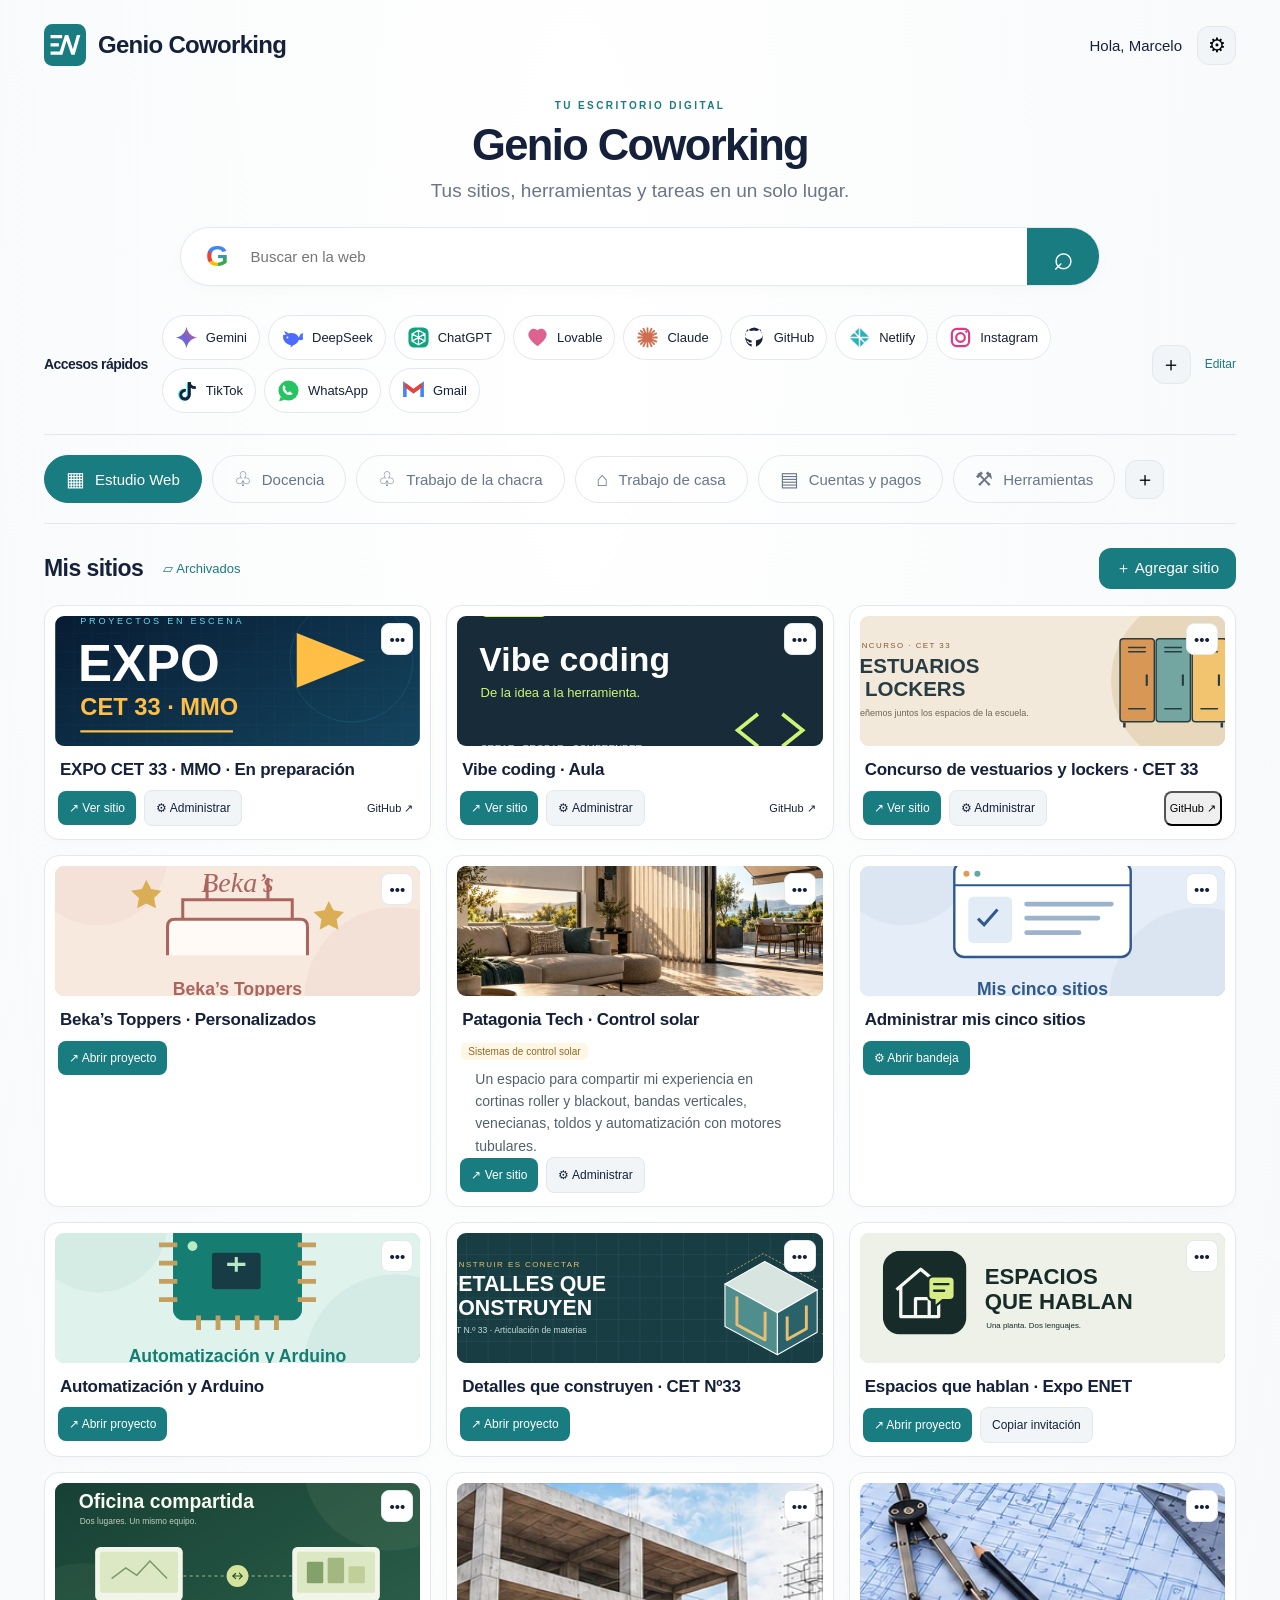
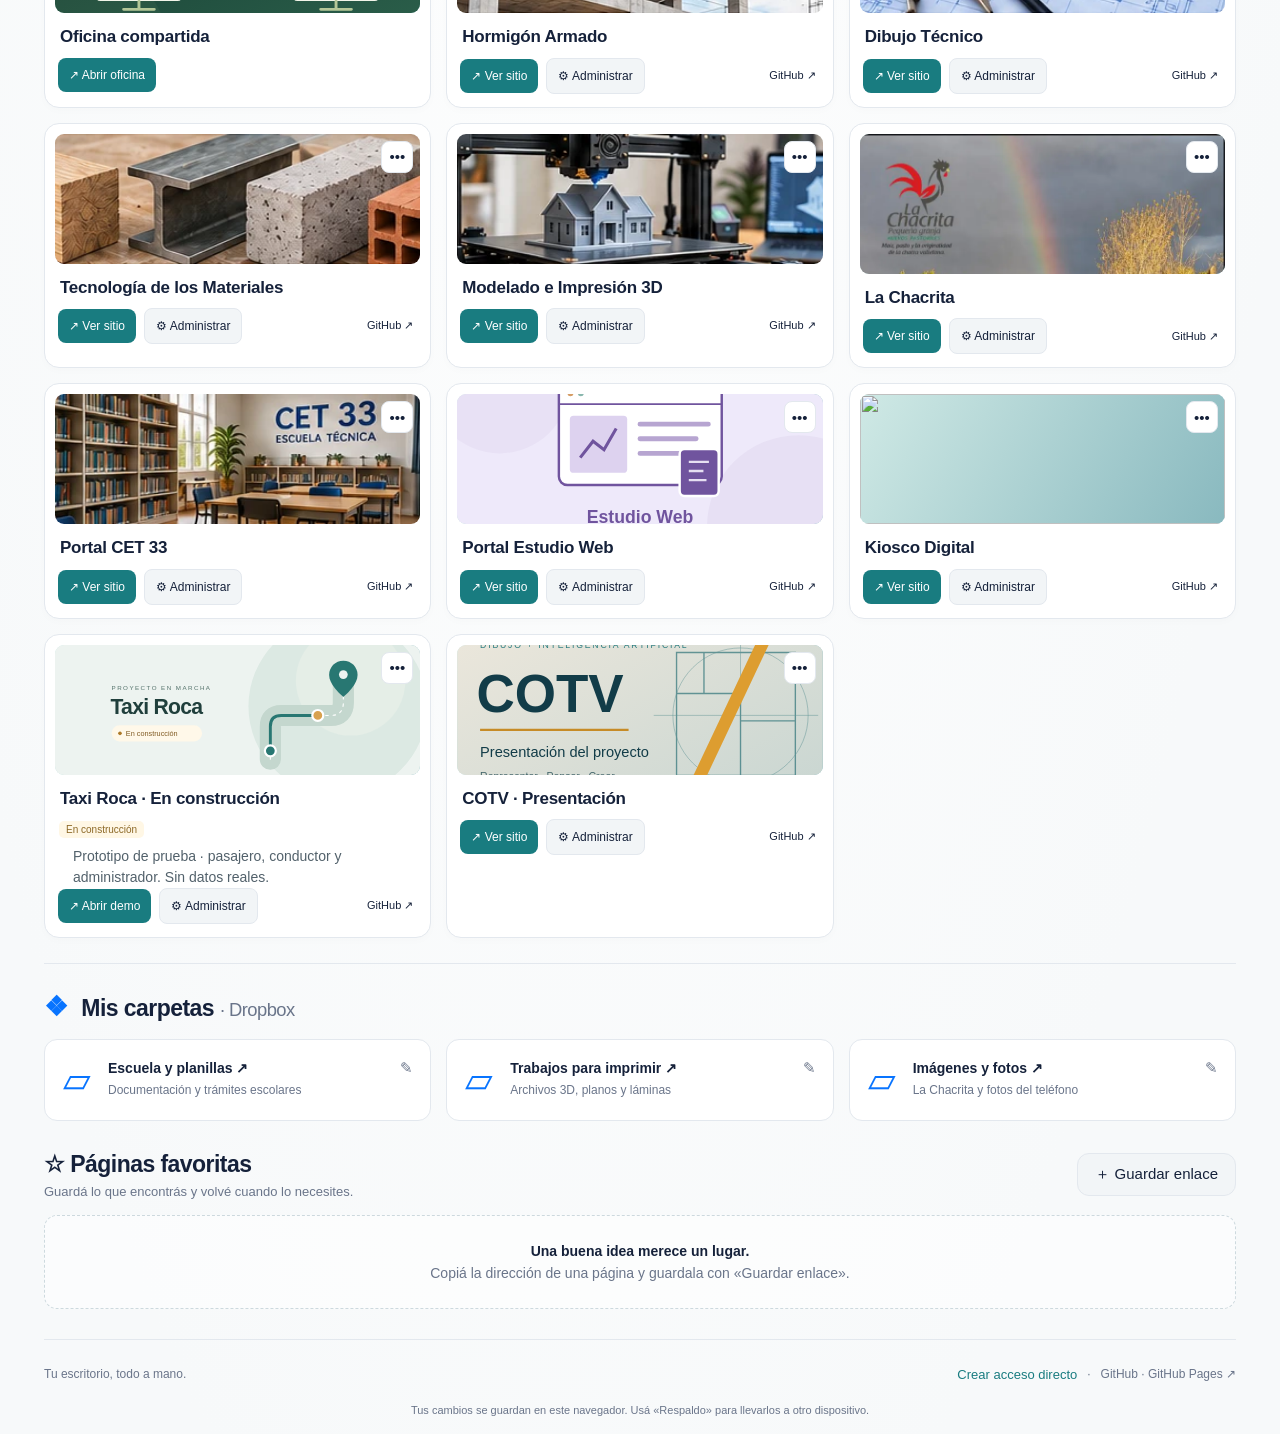
==== index.html @ 98323f3d "Actualizar escritorio con portadas individuales" ====
<!doctype html>
<html lang="es-AR"><head><meta charset="utf-8"><meta name="viewport" content="width=device-width,initial-scale=1"><meta name="theme-color" content="#187d80"><meta name="description" content="Genio Coworking: tus sitios, herramientas, carpetas y favoritos."><title>Genio Coworking · Tu escritorio digital</title><link rel="icon" href="assets/icon.svg?v=3" type="image/svg+xml"><link rel="apple-touch-icon" href="assets/icon-192.png?v=3"><link rel="manifest" href="manifest.webmanifest"><link rel="stylesheet" href="style.css"><script src="app.js?v=unique-covers-20261102" defer></script></head>
<body><a class="skip" href="#main">Ir al contenido</a><div class="shell"><header class="topbar"><a class="brand" href="./"><img src="assets/icon.svg?v=3" alt="" width="42" height="42">Genio Coworking</a><div class="greeting"><span>Hola, Marcelo</span><button id="settings" class="icon-button" aria-label="Configuración y respaldo" title="Configuración y respaldo">⚙</button></div></header>
<main id="main"><section class="hero"><span class="eyebrow">TU ESCRITORIO DIGITAL</span><h1>Genio Coworking</h1><p>Tus sitios, herramientas y tareas en un solo lugar.</p><form class="search" action="https://www.google.com/search" target="_blank" rel="noopener"><span class="google" aria-hidden="true">G</span><label class="sr-only" for="query">Buscar en Google</label><input id="query" name="q" type="search" placeholder="Buscar en la web" required autocomplete="off"><button class="search-button" aria-label="Buscar en Google">⌕</button></form></section>
<section class="quick-section" aria-labelledby="quick-title"><h2 id="quick-title">Accesos rápidos</h2><div id="quick" class="quick"></div><button class="icon-button" data-add="tool" aria-label="Agregar herramienta">＋</button><button class="text-button small" id="edit-tools">Editar</button></section>
<nav id="categories" class="categories" aria-label="Categorías"></nav>
<section class="sites-section"><div class="section-head"><div class="head-left"><h2 id="sites-title">Mis sitios</h2><button id="archive-toggle" class="text-button">▱ Archivados</button></div><button class="primary" data-add="site">＋ Agregar sitio</button></div><div id="sites" class="site-grid"></div></section>
<section class="folders-section"><div class="section-head"><h2><span class="dropbox-mark">❖</span> Mis carpetas <span class="muted">· Dropbox</span></h2></div><div id="folders" class="folder-grid"></div></section>
<section class="favorites-section"><div class="section-head"><div><h2>☆ Páginas favoritas</h2><p class="section-description">Guardá lo que encontrás y volvé cuando lo necesites.</p></div><button class="secondary" data-add="favorite">＋ Guardar enlace</button></div><div id="favorites" class="favorite-grid"></div></section>
</main><footer><span>Tu escritorio, todo a mano.</span><div><button id="install" class="text-button">Crear acceso directo</button><span>·</span><a href="https://github.com/patagoniatec-ux/icono-web" target="_blank" rel="noopener noreferrer">GitHub · GitHub Pages ↗</a></div></footer><p class="storage-note" id="storage-note">Tus cambios se guardan en este navegador. Usá «Respaldo» para llevarlos a otro dispositivo.</p></div>
<dialog id="editor"><form id="edit-form"><div class="dialog-head"><h2 id="editor-title">Agregar acceso</h2><button type="button" class="icon-button" data-close aria-label="Cerrar">×</button></div><input name="id" type="hidden"><input name="kind" type="hidden"><label>Nombre<input name="name" required maxlength="90" placeholder="Nombre del acceso"></label><label id="category-field">Categoría<select name="category"></select></label><label>Enlace<input name="url" type="url" placeholder="https://..." maxlength="2000"></label><div id="site-fields"><label>Administración<input name="admin" type="url" placeholder="https://..." maxlength="2000"></label><label>Repositorio GitHub<input name="repo" type="url" placeholder="https://github.com/..." maxlength="2000"></label><label>Imagen de portada<select name="image"><option value="concrete">Hormigón</option><option value="cad">Dibujo Técnico y CAD · plano y maqueta</option><option value="drawing">Dibujo técnico</option><option value="materials">Materiales</option><option value="printing">Impresión 3D</option><option value="farm-real">La Chacrita · foto real y logo</option><option value="farm">La chacra</option><option value="school">Escuela</option><option value="library">Biblioteca digital · mundo y libros</option><option value="studio">Estudio Web · diseño web y 3D</option><option value="taxi">Taxi Roca · recorridos y conexiones</option><option value="generic">Otro proyecto</option></select></label><img id="image-preview" src="assets/generic.webp" alt="Vista previa de la portada" style="width:100%;height:130px;object-fit:cover;border-radius:9px"><label>O cargar una foto propia<input name="imageFile" type="file" accept="image/jpeg,image/png,image/webp"></label><input name="imageData" type="hidden"><label>O pegar el enlace de una imagen<input name="imageUrl" type="url" placeholder="https://..." maxlength="2000"></label><p class="form-hint">Tu foto se guarda con la tarjeta y se incluye en el respaldo. Para volver a una portada del catálogo, elegila arriba.</p></div><label id="description-field">Descripción<input name="description" maxlength="160"></label><p class="form-hint">Podés dejar un enlace pendiente y completarlo después. Se permiten direcciones https:// o http://.</p><p id="form-error" role="alert"></p><div class="dialog-actions"><button type="button" class="secondary" data-close>Cancelar</button><button class="primary">Guardar</button></div></form></dialog>
<dialog id="preferences"><div class="dialog-head"><h2>Tu escritorio</h2><button class="icon-button" data-close aria-label="Cerrar">×</button></div><section><h3>Respaldo y traslado</h3><p>Los cambios se guardan en este navegador, no se sincronizan automáticamente. Descargá un respaldo para conservarlos o importarlo en tu celular.</p><button id="export" class="primary">Descargar respaldo</button><label class="file-button secondary">Importar respaldo<input id="import" type="file" accept="application/json,.json"></label></section><section><h3>Categorías</h3><div id="category-manager"></div><button id="new-category" class="secondary">＋ Agregar categoría</button></section><section><h3>Accesos rápidos</h3><div id="tool-manager"></div><button class="secondary" data-add="tool">＋ Agregar herramienta</button></section></dialog>
<dialog id="shortcut-help"><div class="dialog-head"><h2>Genio Coworking a mano</h2><button class="icon-button" data-close aria-label="Cerrar">×</button></div><h3>En tu computadora</h3><p>En Windows, hacé clic derecho en el escritorio → Nuevo → Acceso directo. Pegá esta dirección y poné el nombre «Genio Coworking».</p><input id="page-url" readonly aria-label="Dirección del sitio"><button class="secondary" id="copy-url">Copiar dirección</button><h3>En el celular</h3><p>En Android, abrí el sitio en Chrome → menú ⋮ → Agregar a pantalla principal o Instalar aplicación. En iPhone: Safari → Compartir → Agregar a pantalla de inicio.</p><button id="install-app" class="primary" hidden>Instalar Genio Coworking</button></dialog>
<dialog id="admin-guide"><div class="dialog-head"><h2 id="admin-guide-title">Cómo administrar</h2><button class="icon-button" data-close aria-label="Cerrar">×</button></div><div id="admin-guide-content"></div></dialog><dialog id="confirm-dialog"><form method="dialog"><h2 id="confirm-title">Confirmar</h2><p id="confirm-message"></p><div class="dialog-actions"><button value="cancel" class="secondary">Cancelar</button><button value="ok" class="primary">Confirmar</button></div></form></dialog><div id="toast" role="status" aria-live="polite"></div></body></html>
---- style.css ----
:root{--ink:#15213a;--muted:#6a758a;--teal:#197c80;--teal-dark:#126266;--line:#e3e8ee;--soft:#f2f5f7;--blue:#0874ff}*{box-sizing:border-box}body{margin:0;background:radial-gradient(ellipse at 45% 10%,#fff 0,#f7f9fa 80%);color:var(--ink);font-family:Inter,"Segoe UI",Arial,sans-serif;font-size:15px}button,input,select{font:inherit}button,a,input,select{-webkit-tap-highlight-color:transparent}button{cursor:pointer}button:focus-visible,a:focus-visible,input:focus-visible,select:focus-visible{outline:3px solid #47bfc3;outline-offset:3px}a{color:inherit;text-decoration:none}h1,h2,h3,p{margin:0}.shell{max-width:1500px;margin:auto;padding:24px 44px 18px}.topbar,.brand,.greeting,.section-head,.head-left,.dialog-head,.dialog-actions,footer,footer>div{display:flex;align-items:center}.topbar,.section-head,.dialog-head,footer{justify-content:space-between}.brand{gap:12px;font-size:24px;font-weight:750;letter-spacing:-.7px}.greeting{gap:15px}.hero{text-align:center;padding:29px 0 25px}.eyebrow{font-size:10px;letter-spacing:2.4px;color:var(--teal);font-weight:700}h1{font-size:clamp(30px,3.4vw,48px);line-height:1.15;letter-spacing:-1.6px;margin:8px 0 10px}.hero>p{font-size:19px;color:var(--muted)}.search{display:flex;align-items:center;max-width:920px;margin:25px auto 0;background:white;border:1px solid var(--line);border-radius:40px;box-shadow:0 4px 15px #15213a06;padding-left:25px;overflow:hidden;height:59px}.google{font-size:29px;font-weight:800;background:conic-gradient(#4285f4 0deg 95deg,#34a853 95deg 175deg,#fbbc05 175deg 235deg,#ea4335 235deg 300deg,#4285f4 300deg);color:transparent;background-clip:text}.search input{border:0;background:transparent;min-width:0;flex:1;padding:18px 22px;outline:none}.search-button{border:0;background:var(--teal);color:#fff;width:72px;height:100%;font-size:35px}.quick-section{display:flex;align-items:center;gap:14px;padding:4px 0 21px;border-bottom:1px solid var(--line)}.quick-section h2{font-size:14px;white-space:nowrap}.quick{display:flex;flex:1;gap:8px;flex-wrap:wrap}.tool{border:1px solid var(--line);border-radius:28px;background:#fff;display:flex;align-items:center;gap:8px;padding:10px 12px;font-size:13px;transition:transform .15s,box-shadow .15s}.tool:hover{transform:translateY(-2px);box-shadow:0 4px 12px #15213a0c}.tool img{width:22px;height:22px;object-fit:contain}.tool-icon{display:grid;place-items:center;width:23px;height:23px;border-radius:7px;background:var(--soft);font-weight:800;color:var(--teal)}.categories{display:flex;gap:10px;align-items:center;padding:20px 0;border-bottom:1px solid var(--line);overflow-x:auto}.category{flex-shrink:0;padding:11px 21px;border-radius:25px;border:1px solid var(--line);background:transparent;color:var(--muted);display:flex;align-items:center;gap:10px}.category.active{background:var(--teal);border-color:var(--teal);color:white}.category span{font-size:20px}.section-head{gap:12px;margin:24px 0 16px}h2{font-size:23px;letter-spacing:-.55px}.head-left{gap:20px}.primary,.secondary,.icon-button,.text-button{border:0;border-radius:12px;display:inline-flex;align-items:center;justify-content:center;gap:7px;padding:11px 17px;white-space:nowrap}.primary{background:var(--teal);color:white}.primary:hover,.search-button:hover{background:var(--teal-dark)}.secondary{background:var(--soft);border:1px solid var(--line);color:var(--ink)}.secondary:hover{background:#e7edef}.icon-button{background:var(--soft);border:1px solid var(--line);font-size:20px;width:39px;height:39px;padding:0;flex-shrink:0}.text-button{color:var(--teal);background:transparent;padding:6px 0;font-size:13px}.small{font-size:12px}.site-grid{display:grid;grid-template-columns:repeat(3,minmax(0,1fr));gap:15px}.site-card{position:relative;border:1px solid var(--line);background:#fff;border-radius:15px;padding:10px;box-shadow:0 3px 9px #15213a04;transition:box-shadow .2s,transform .2s}.site-card:hover{box-shadow:0 7px 20px #15213a0d;transform:translateY(-2px)}.cover{width:100%;height:130px;object-fit:cover;border-radius:9px;background:linear-gradient(120deg,#cfe9e5,#89b9bf)}.site-card h3{font-size:17px;letter-spacing:-.25px;margin:10px 5px;line-height:1.25}.card-actions{display:flex;gap:8px;align-items:center;padding:0 3px 3px}.card-actions a,.card-actions button{font-size:12px;padding:10px 11px;border-radius:8px}.card-actions .repo{margin-left:auto;font-size:11px;padding:9px 4px}.pending{font-size:10px;color:#8d6927;background:#fff7e5;padding:3px 7px;border-radius:5px;display:inline-block;margin:0 4px 8px}.card-menu{position:absolute;right:17px;top:17px;z-index:2}.card-menu summary{list-style:none;width:32px;height:32px;display:grid;place-items:center;border:1px solid var(--line);background:#fff;border-radius:8px;cursor:pointer}.card-menu summary::-webkit-details-marker{display:none}.menu{position:absolute;right:0;top:38px;min-width:152px;padding:7px;background:white;box-shadow:0 8px 28px #18213926;border:1px solid var(--line);border-radius:10px}.menu button{display:block;border:0;background:transparent;padding:10px;width:100%;text-align:left;color:var(--ink);border-radius:6px}.menu button:hover{background:var(--soft)}.menu button.danger{color:#b63b3b}.folders-section{margin-top:25px;padding-top:3px;border-top:1px solid var(--line)}.dropbox-mark{color:var(--blue);margin-right:8px;font-size:27px}.muted{color:var(--muted);font-weight:400;font-size:.8em}.folder-grid{display:grid;grid-template-columns:repeat(3,minmax(0,1fr));gap:15px}.folder{position:relative;display:flex;align-items:center;gap:17px;border:1px solid var(--line);padding:19px 43px 19px 18px;background:white;border-radius:13px}.folder .folder-symbol{color:var(--blue);font-size:36px}.folder h3{font-size:14px;margin-bottom:5px}.folder p{color:var(--muted);font-size:12px;line-height:1.5}.folder button{position:absolute;right:9px;top:11px;border:0;background:transparent;color:var(--muted);padding:8px}.folder-link{display:block}.folder-link:hover h3{color:var(--teal)}.favorites-section{padding-top:6px}.section-description{color:var(--muted);font-size:13px;margin-top:6px}.favorite-grid{display:grid;grid-template-columns:repeat(3,minmax(0,1fr));gap:12px}.favorite{display:flex;align-items:center;gap:12px;border:1px solid var(--line);border-radius:12px;padding:15px;background:white;min-width:0}.favorite>a{flex:1;min-width:0}.favorite strong{display:block;font-size:14px}.favorite small{display:block;color:var(--muted);white-space:nowrap;overflow:hidden;text-overflow:ellipsis;margin-top:5px}.favorite button{background:transparent;border:0;color:var(--muted);padding:8px}.empty{grid-column:1/-1;border:1px dashed #cdd9de;background:#ffffff80;border-radius:13px;text-align:center;padding:27px;color:var(--muted);font-size:14px}.empty strong{display:block;color:var(--ink);margin-bottom:6px}footer{margin-top:30px;padding-top:21px;border-top:1px solid var(--line);color:var(--muted);font-size:12px;gap:15px}footer>div{gap:10px}.storage-note{font-size:11px;color:var(--muted);margin-top:16px;text-align:center}dialog{border:1px solid var(--line);padding:25px;border-radius:20px;max-width:530px;width:calc(100% - 30px);max-height:90dvh;color:var(--ink);box-shadow:0 25px 80px #15213a26}dialog::backdrop{background:#17223865;backdrop-filter:blur(4px)}.dialog-head{gap:10px;margin-bottom:20px}dialog h2{font-size:22px}dialog h3{font-size:16px;margin:15px 0 10px}dialog p{color:var(--muted);line-height:1.65;font-size:13px;margin-bottom:15px}label{display:block;font-size:13px;font-weight:600;margin:13px 0}label input,label select,#page-url{display:block;width:100%;border:1px solid #cfd8e0;border-radius:9px;padding:11px 12px;margin-top:7px;background:white;color:var(--ink)}.dialog-actions{justify-content:flex-end;gap:9px;margin-top:22px}.form-hint{font-size:12px!important;margin-top:15px}#form-error{color:#b63b3b}.file-button{display:inline-flex;position:relative;overflow:hidden}.file-button input{position:absolute;inset:0;opacity:0;cursor:pointer;width:100%;margin:0}#preferences section+section{border-top:1px solid var(--line);padding-top:10px;margin-top:20px}.manager-row{display:flex;gap:7px;align-items:center;margin-bottom:8px}.manager-row>span{flex:1;font-size:14px}.manager-row button{border:0;background:var(--soft);padding:7px;border-radius:6px;font-size:12px}#toast{position:fixed;bottom:22px;left:50%;transform:translateX(-50%);background:var(--ink);color:#fff;border-radius:12px;padding:13px 20px;max-width:90%;box-shadow:0 5px 25px #0002;z-index:20;display:none}.skip{position:absolute;top:-70px;background:white;padding:12px;z-index:30}.skip:focus{top:10px}.sr-only{position:absolute;width:1px;height:1px;overflow:hidden;clip:rect(0,0,0,0)}[hidden]{display:none!important}@media(max-width:1150px){.shell{padding:20px 24px}.quick-section{flex-wrap:wrap}.quick{flex-basis:85%}.card-actions{gap:5px}.card-actions a,.card-actions button{padding:10px 7px}.categories{gap:7px}.category{padding:10px 14px}}@media(max-width:850px){.site-grid{grid-template-columns:repeat(2,minmax(0,1fr))}.folder-grid{grid-template-columns:1fr}.favorite-grid{grid-template-columns:repeat(2,minmax(0,1fr))}.hero>p{font-size:16px}.folders-section h2{font-size:21px}.quick-section h2{width:100%}.quick{flex-basis:70%}.cover{height:135px}}@media(max-width:540px){.shell{padding:17px 16px}.brand{font-size:20px;gap:7px}.brand img{width:35px;height:35px}.greeting{gap:7px;font-size:12px}.hero{padding:29px 0 22px}h1{font-size:32px}.hero>p{font-size:15px;line-height:1.5;max-width:280px;margin:auto}.search{margin-top:20px;height:53px;padding-left:17px}.search input{padding:13px; font-size:14px}.search-button{width:55px}.quick{gap:7px}.tool{padding:9px 10px;font-size:12px}.categories{margin-right:-16px;padding-right:16px}.category{font-size:12px;padding:9px 13px}.section-head{align-items:flex-start}h2{font-size:22px}.head-left{gap:8px;flex-wrap:wrap}.section-head>.primary,.section-head>.secondary{font-size:12px;padding:10px 12px}.site-grid{grid-template-columns:1fr}.cover{height:155px}.site-card h3{font-size:18px}.card-actions a,.card-actions button{font-size:13px;padding:11px 15px}.card-actions .repo{font-size:12px}.favorite-grid{grid-template-columns:1fr}.favorites-section .section-head{flex-wrap:wrap}footer{align-items:flex-start;flex-direction:column}.folder-grid{gap:9px}.section-description{max-width:245px;line-height:1.5}.storage-note{line-height:1.6}.dialog-head h2{font-size:20px}}

.cover.farm-real{height:auto;aspect-ratio:2.6;object-fit:cover;object-position:center top;}
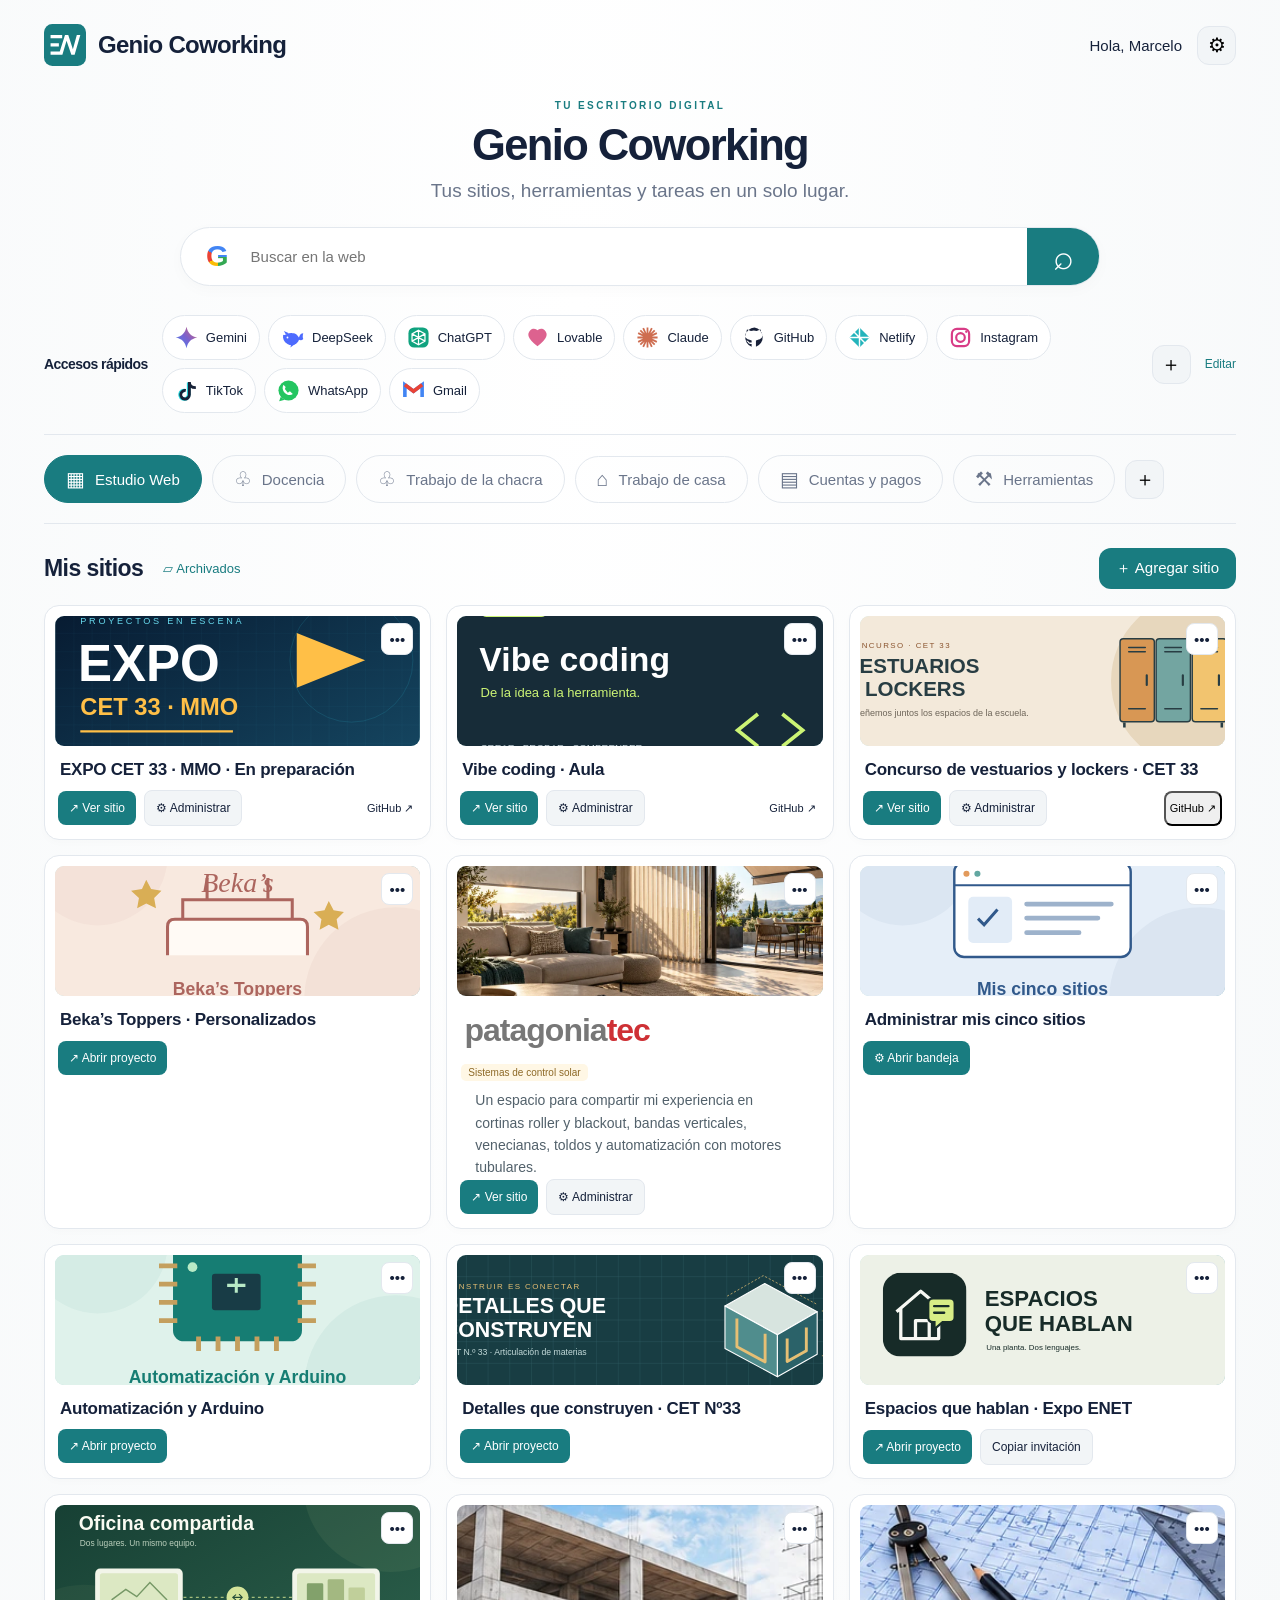
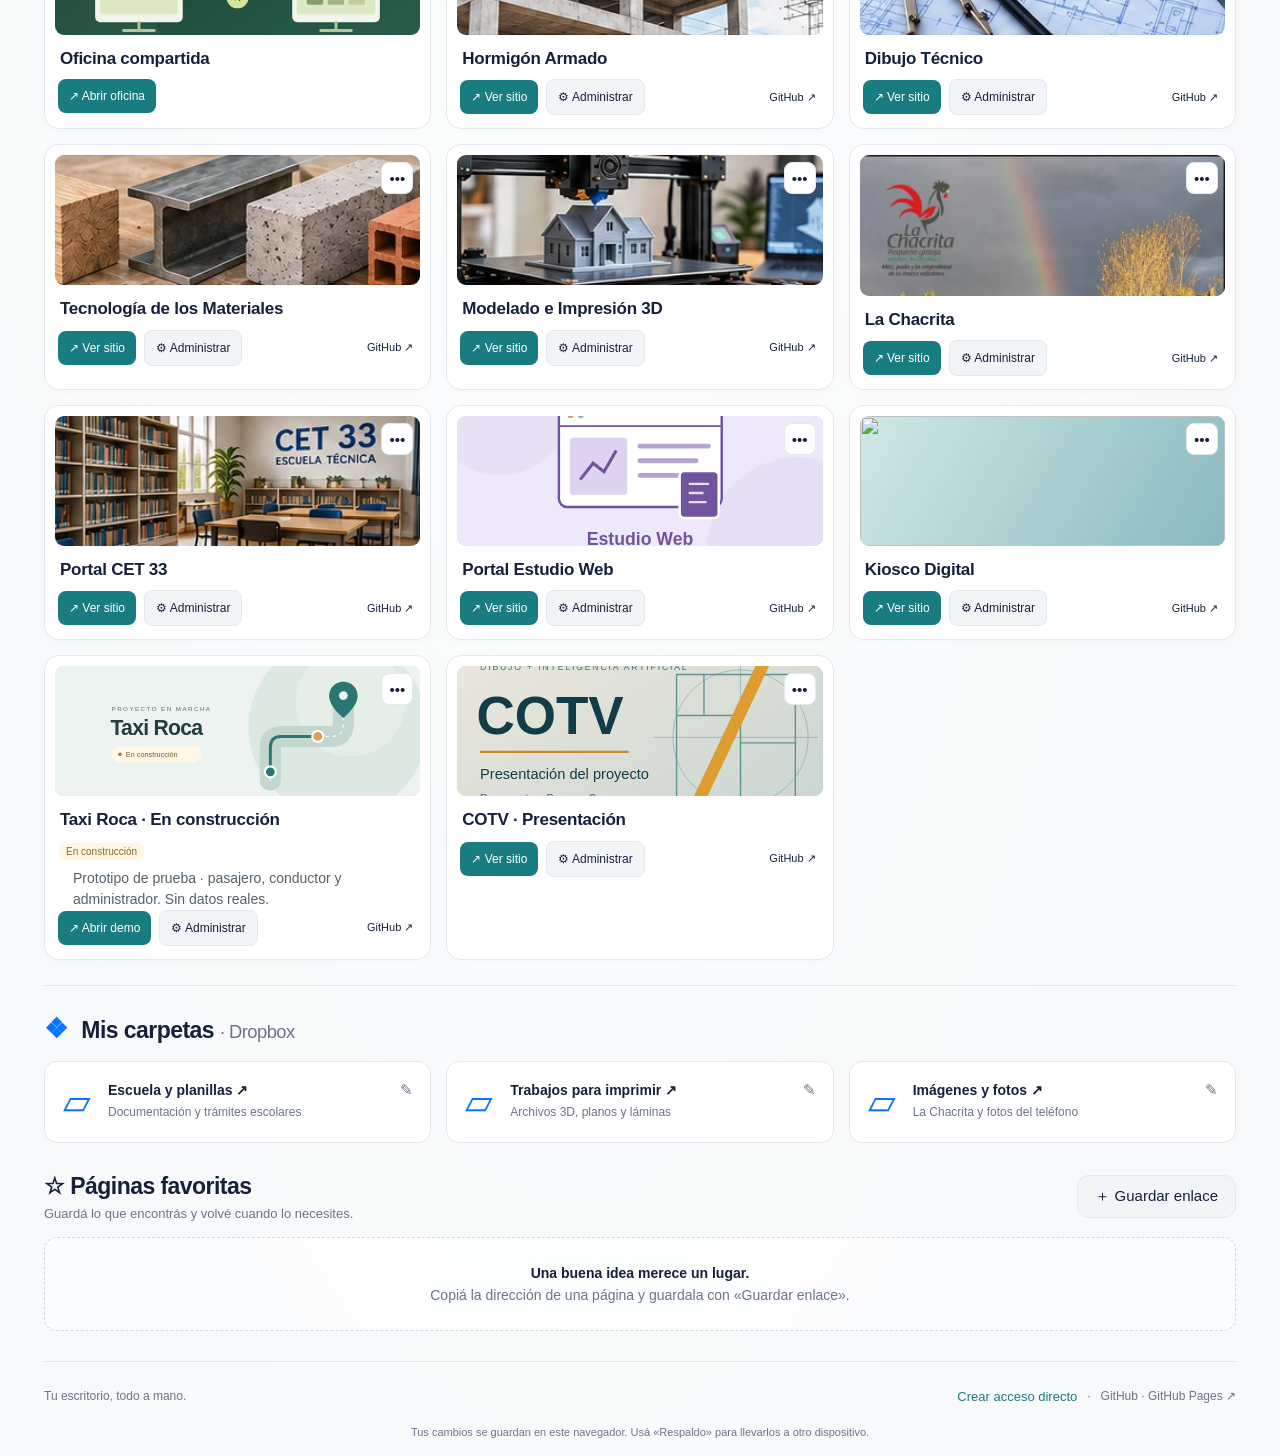
==== commit 429ce684: "Renovar versión del escritorio con logo patagoniatec" ====
--- a/index.html
+++ b/index.html
@@ -1,5 +1,5 @@
 <!doctype html>
-<html lang="es-AR"><head><meta charset="utf-8"><meta name="viewport" content="width=device-width,initial-scale=1"><meta name="theme-color" content="#187d80"><meta name="description" content="Genio Coworking: tus sitios, herramientas, carpetas y favoritos."><title>Genio Coworking · Tu escritorio digital</title><link rel="icon" href="assets/icon.svg?v=3" type="image/svg+xml"><link rel="apple-touch-icon" href="assets/icon-192.png?v=3"><link rel="manifest" href="manifest.webmanifest"><link rel="stylesheet" href="style.css"><script src="app.js?v=unique-covers-20261102" defer></script></head>
+<html lang="es-AR"><head><meta charset="utf-8"><meta name="viewport" content="width=device-width,initial-scale=1"><meta name="theme-color" content="#187d80"><meta name="description" content="Genio Coworking: tus sitios, herramientas, carpetas y favoritos."><title>Genio Coworking · Tu escritorio digital</title><link rel="icon" href="assets/icon.svg?v=3" type="image/svg+xml"><link rel="apple-touch-icon" href="assets/icon-192.png?v=3"><link rel="manifest" href="manifest.webmanifest"><link rel="stylesheet" href="style.css"><script src="app.js?v=patagoniatec-brand-3" defer></script></head>
 <body><a class="skip" href="#main">Ir al contenido</a><div class="shell"><header class="topbar"><a class="brand" href="./"><img src="assets/icon.svg?v=3" alt="" width="42" height="42">Genio Coworking</a><div class="greeting"><span>Hola, Marcelo</span><button id="settings" class="icon-button" aria-label="Configuración y respaldo" title="Configuración y respaldo">⚙</button></div></header>
 <main id="main"><section class="hero"><span class="eyebrow">TU ESCRITORIO DIGITAL</span><h1>Genio Coworking</h1><p>Tus sitios, herramientas y tareas en un solo lugar.</p><form class="search" action="https://www.google.com/search" target="_blank" rel="noopener"><span class="google" aria-hidden="true">G</span><label class="sr-only" for="query">Buscar en Google</label><input id="query" name="q" type="search" placeholder="Buscar en la web" required autocomplete="off"><button class="search-button" aria-label="Buscar en Google">⌕</button></form></section>
 <section class="quick-section" aria-labelledby="quick-title"><h2 id="quick-title">Accesos rápidos</h2><div id="quick" class="quick"></div><button class="icon-button" data-add="tool" aria-label="Agregar herramienta">＋</button><button class="text-button small" id="edit-tools">Editar</button></section>
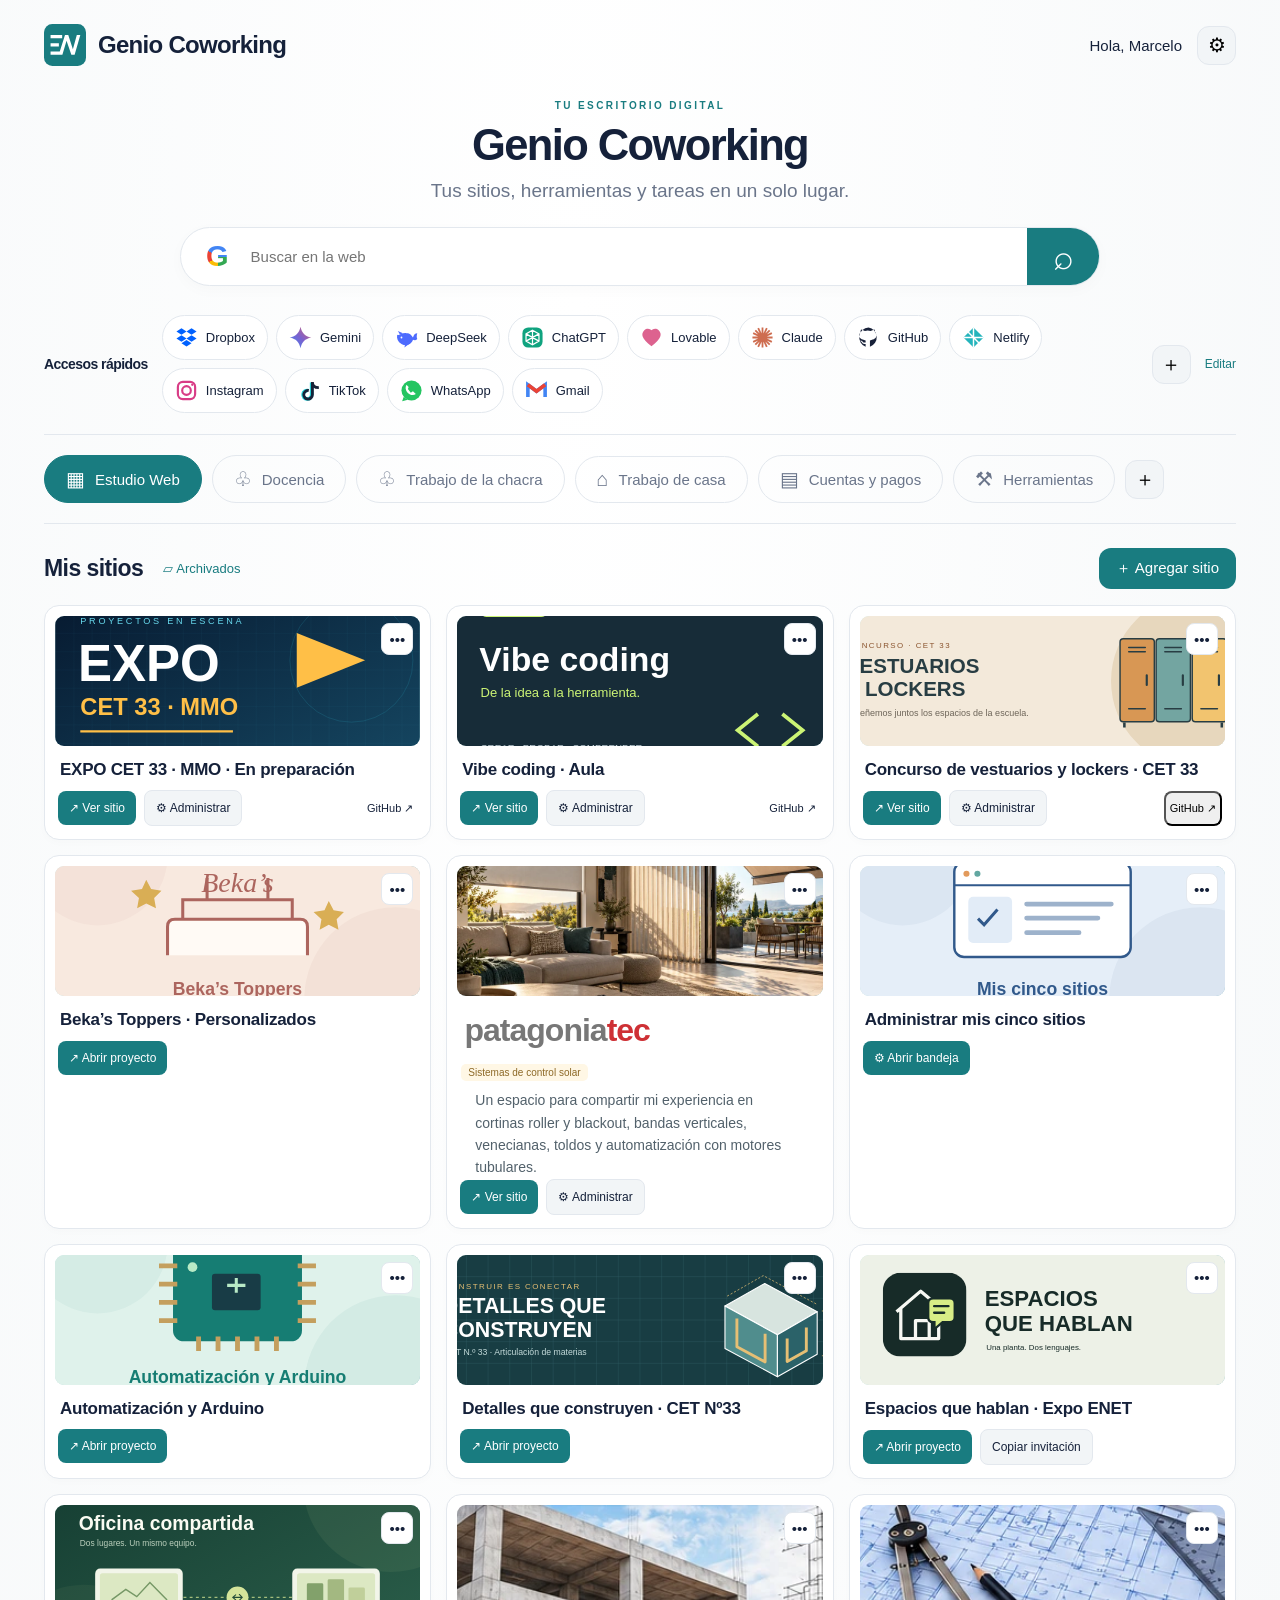
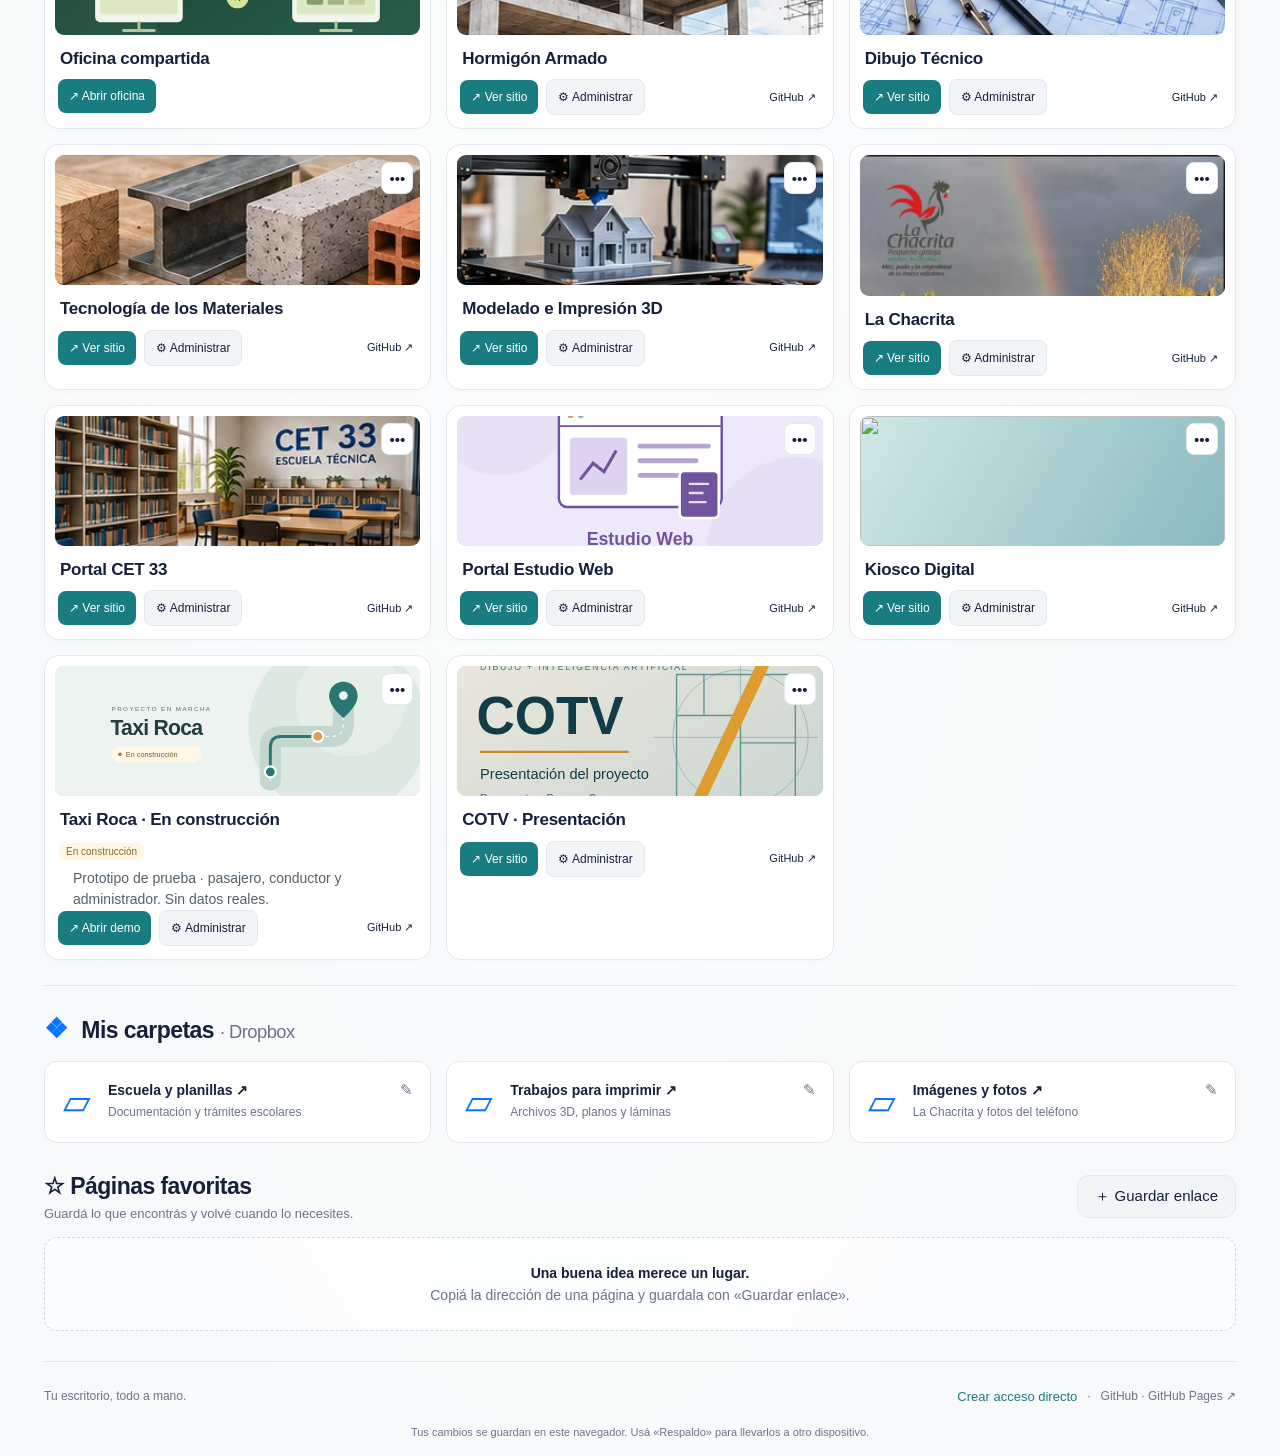
==== commit f7a9b50a: "Refresh desktop script for Dropbox shortcut" ====
--- a/index.html
+++ b/index.html
@@ -1,5 +1,5 @@
 <!doctype html>
-<html lang="es-AR"><head><meta charset="utf-8"><meta name="viewport" content="width=device-width,initial-scale=1"><meta name="theme-color" content="#187d80"><meta name="description" content="Genio Coworking: tus sitios, herramientas, carpetas y favoritos."><title>Genio Coworking · Tu escritorio digital</title><link rel="icon" href="assets/icon.svg?v=3" type="image/svg+xml"><link rel="apple-touch-icon" href="assets/icon-192.png?v=3"><link rel="manifest" href="manifest.webmanifest"><link rel="stylesheet" href="style.css"><script src="app.js?v=patagoniatec-brand-3" defer></script></head>
+<html lang="es-AR"><head><meta charset="utf-8"><meta name="viewport" content="width=device-width,initial-scale=1"><meta name="theme-color" content="#187d80"><meta name="description" content="Genio Coworking: tus sitios, herramientas, carpetas y favoritos."><title>Genio Coworking · Tu escritorio digital</title><link rel="icon" href="assets/icon.svg?v=3" type="image/svg+xml"><link rel="apple-touch-icon" href="assets/icon-192.png?v=3"><link rel="manifest" href="manifest.webmanifest"><link rel="stylesheet" href="style.css"><script src="app.js?v=dropbox-shortcut-1" defer></script></head>
 <body><a class="skip" href="#main">Ir al contenido</a><div class="shell"><header class="topbar"><a class="brand" href="./"><img src="assets/icon.svg?v=3" alt="" width="42" height="42">Genio Coworking</a><div class="greeting"><span>Hola, Marcelo</span><button id="settings" class="icon-button" aria-label="Configuración y respaldo" title="Configuración y respaldo">⚙</button></div></header>
 <main id="main"><section class="hero"><span class="eyebrow">TU ESCRITORIO DIGITAL</span><h1>Genio Coworking</h1><p>Tus sitios, herramientas y tareas en un solo lugar.</p><form class="search" action="https://www.google.com/search" target="_blank" rel="noopener"><span class="google" aria-hidden="true">G</span><label class="sr-only" for="query">Buscar en Google</label><input id="query" name="q" type="search" placeholder="Buscar en la web" required autocomplete="off"><button class="search-button" aria-label="Buscar en Google">⌕</button></form></section>
 <section class="quick-section" aria-labelledby="quick-title"><h2 id="quick-title">Accesos rápidos</h2><div id="quick" class="quick"></div><button class="icon-button" data-add="tool" aria-label="Agregar herramienta">＋</button><button class="text-button small" id="edit-tools">Editar</button></section>
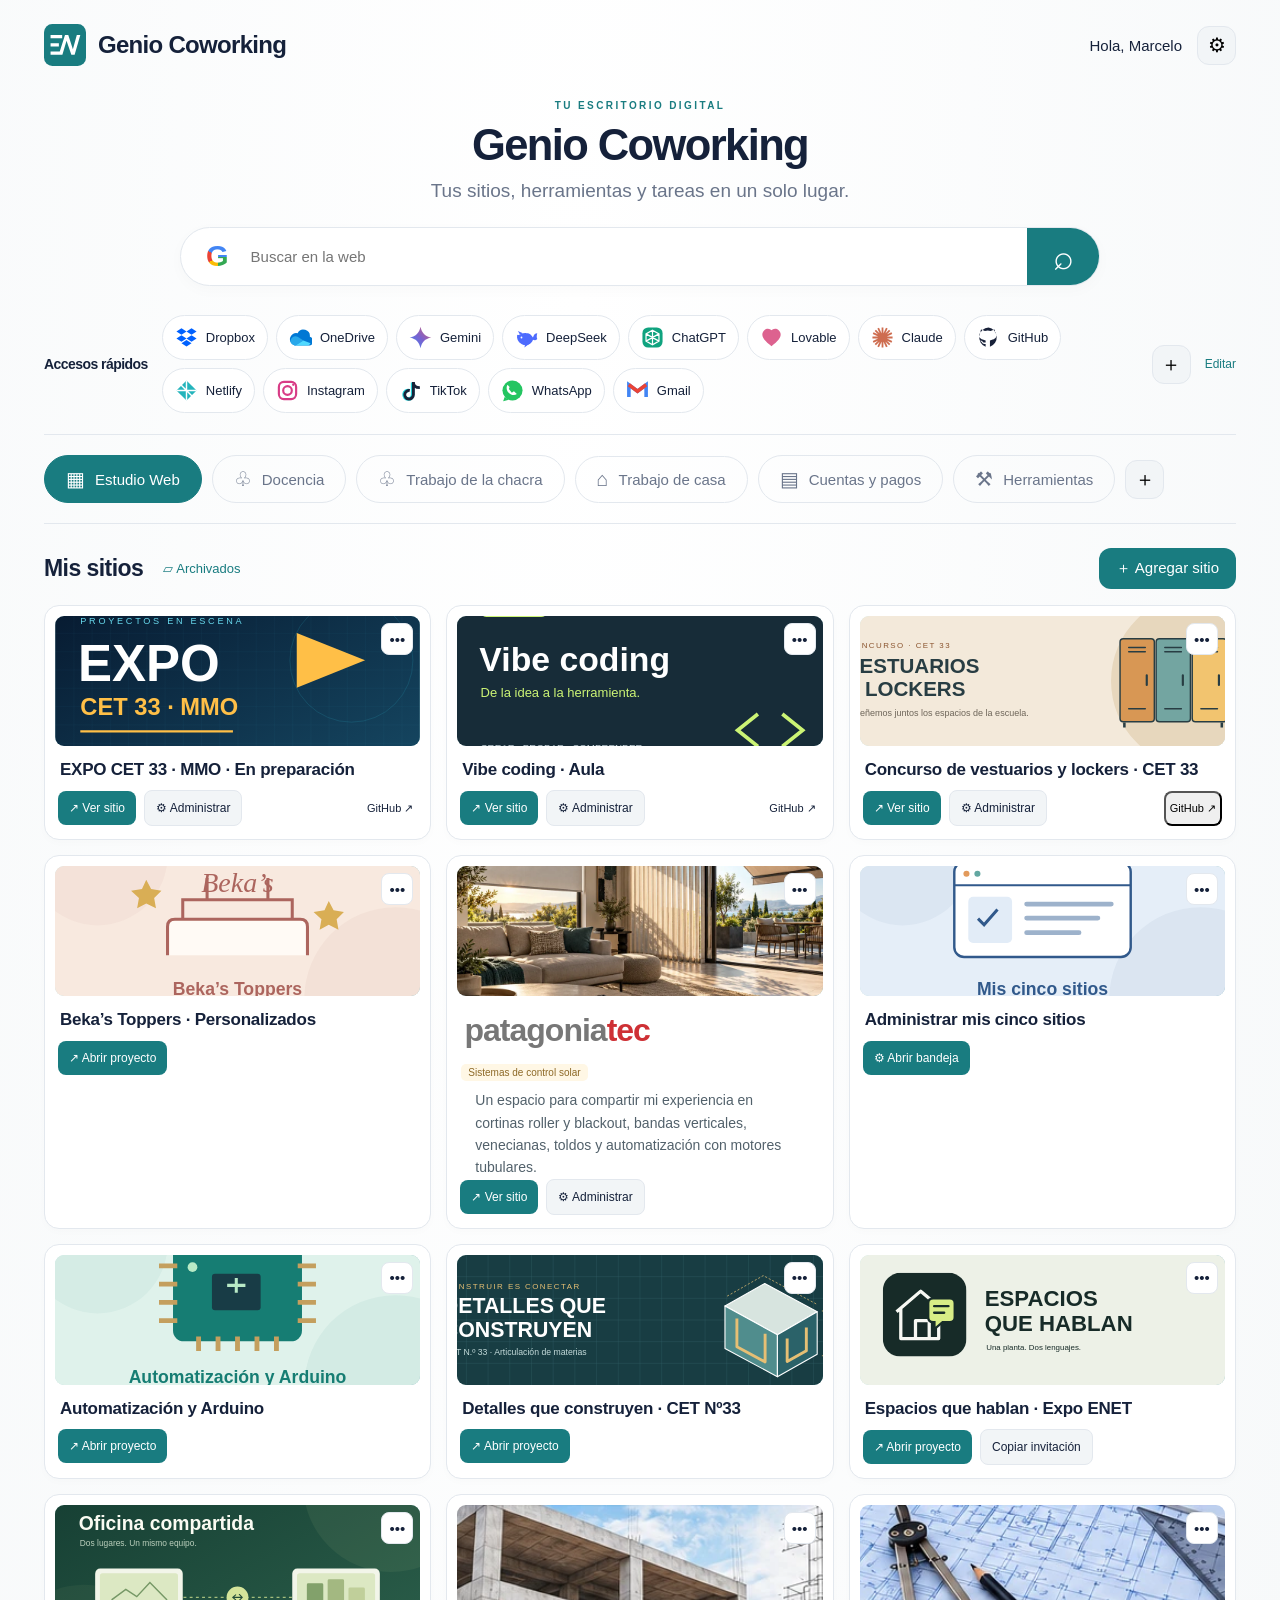
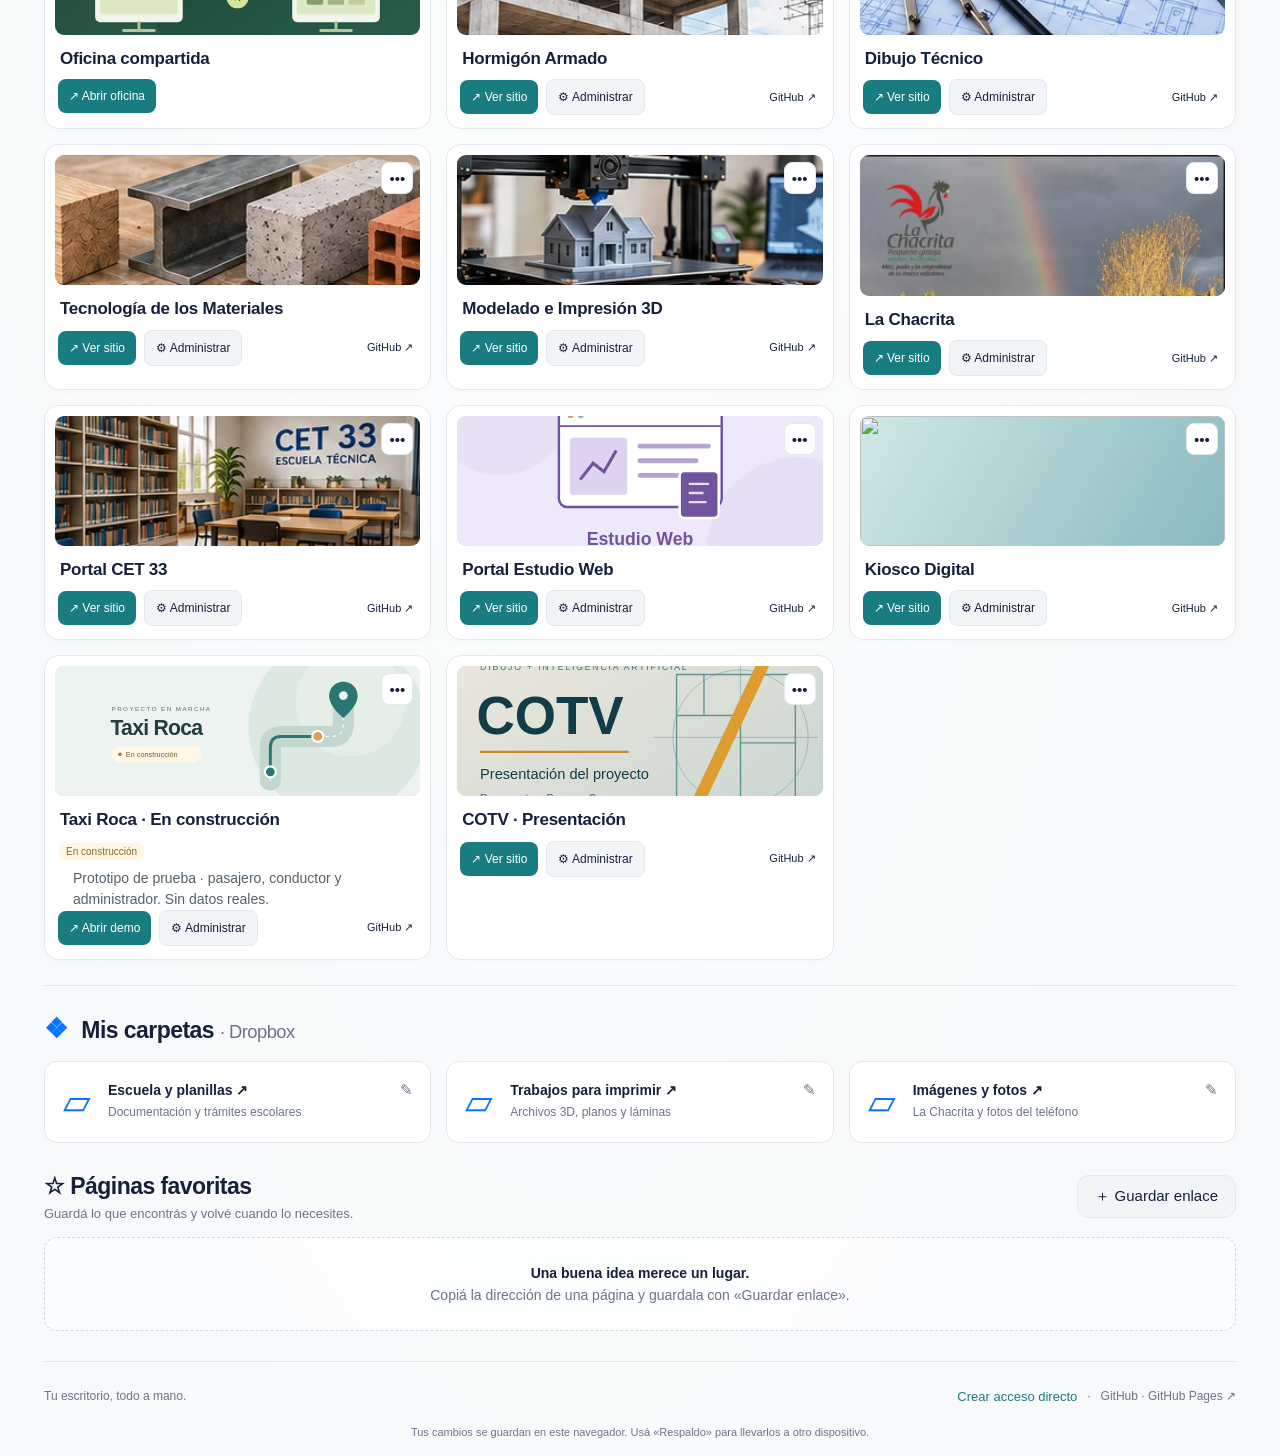
==== commit 80fc5ff1: "Refresh desktop script for OneDrive access" ====
--- a/index.html
+++ b/index.html
@@ -1,5 +1,5 @@
 <!doctype html>
-<html lang="es-AR"><head><meta charset="utf-8"><meta name="viewport" content="width=device-width,initial-scale=1"><meta name="theme-color" content="#187d80"><meta name="description" content="Genio Coworking: tus sitios, herramientas, carpetas y favoritos."><title>Genio Coworking · Tu escritorio digital</title><link rel="icon" href="assets/icon.svg?v=3" type="image/svg+xml"><link rel="apple-touch-icon" href="assets/icon-192.png?v=3"><link rel="manifest" href="manifest.webmanifest"><link rel="stylesheet" href="style.css"><script src="app.js?v=dropbox-shortcut-1" defer></script></head>
+<html lang="es-AR"><head><meta charset="utf-8"><meta name="viewport" content="width=device-width,initial-scale=1"><meta name="theme-color" content="#187d80"><meta name="description" content="Genio Coworking: tus sitios, herramientas, carpetas y favoritos."><title>Genio Coworking · Tu escritorio digital</title><link rel="icon" href="assets/icon.svg?v=3" type="image/svg+xml"><link rel="apple-touch-icon" href="assets/icon-192.png?v=3"><link rel="manifest" href="manifest.webmanifest"><link rel="stylesheet" href="style.css"><script src="app.js?v=onedrive-shortcut-1" defer></script></head>
 <body><a class="skip" href="#main">Ir al contenido</a><div class="shell"><header class="topbar"><a class="brand" href="./"><img src="assets/icon.svg?v=3" alt="" width="42" height="42">Genio Coworking</a><div class="greeting"><span>Hola, Marcelo</span><button id="settings" class="icon-button" aria-label="Configuración y respaldo" title="Configuración y respaldo">⚙</button></div></header>
 <main id="main"><section class="hero"><span class="eyebrow">TU ESCRITORIO DIGITAL</span><h1>Genio Coworking</h1><p>Tus sitios, herramientas y tareas en un solo lugar.</p><form class="search" action="https://www.google.com/search" target="_blank" rel="noopener"><span class="google" aria-hidden="true">G</span><label class="sr-only" for="query">Buscar en Google</label><input id="query" name="q" type="search" placeholder="Buscar en la web" required autocomplete="off"><button class="search-button" aria-label="Buscar en Google">⌕</button></form></section>
 <section class="quick-section" aria-labelledby="quick-title"><h2 id="quick-title">Accesos rápidos</h2><div id="quick" class="quick"></div><button class="icon-button" data-add="tool" aria-label="Agregar herramienta">＋</button><button class="text-button small" id="edit-tools">Editar</button></section>
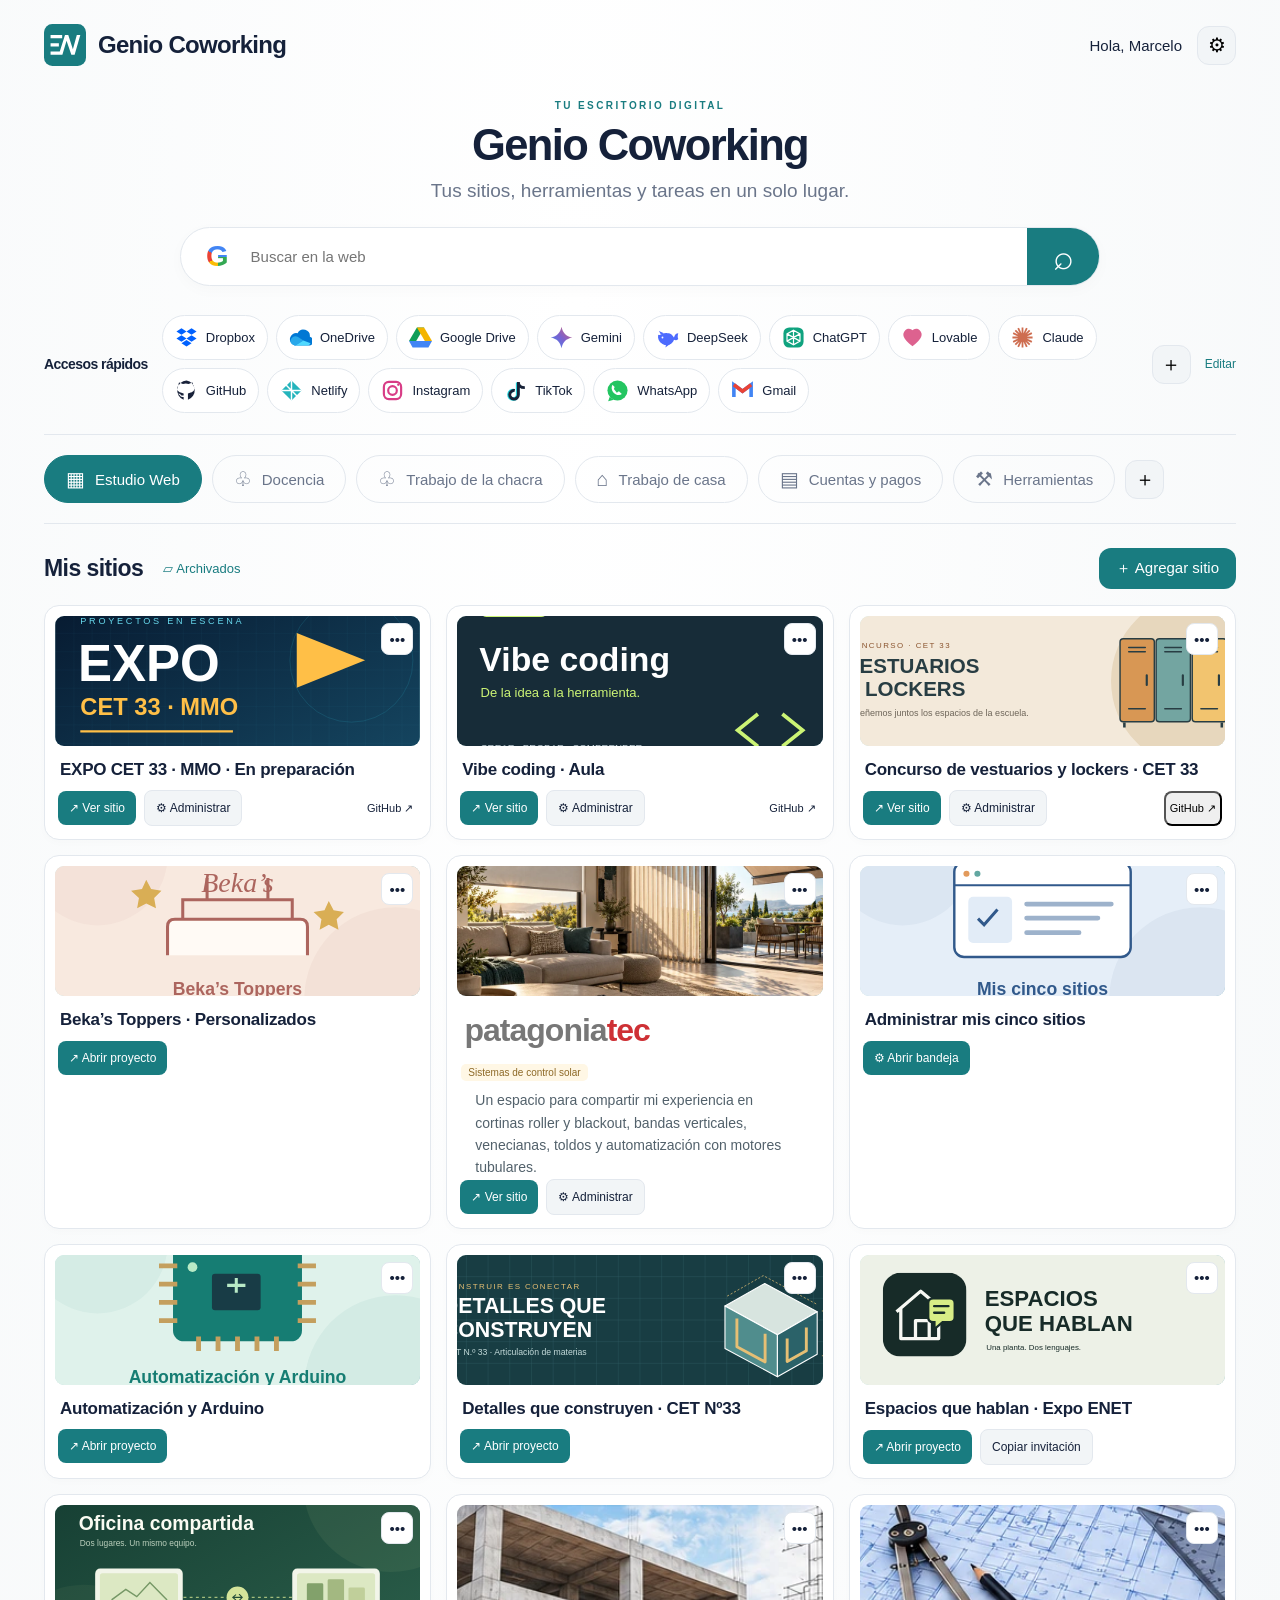
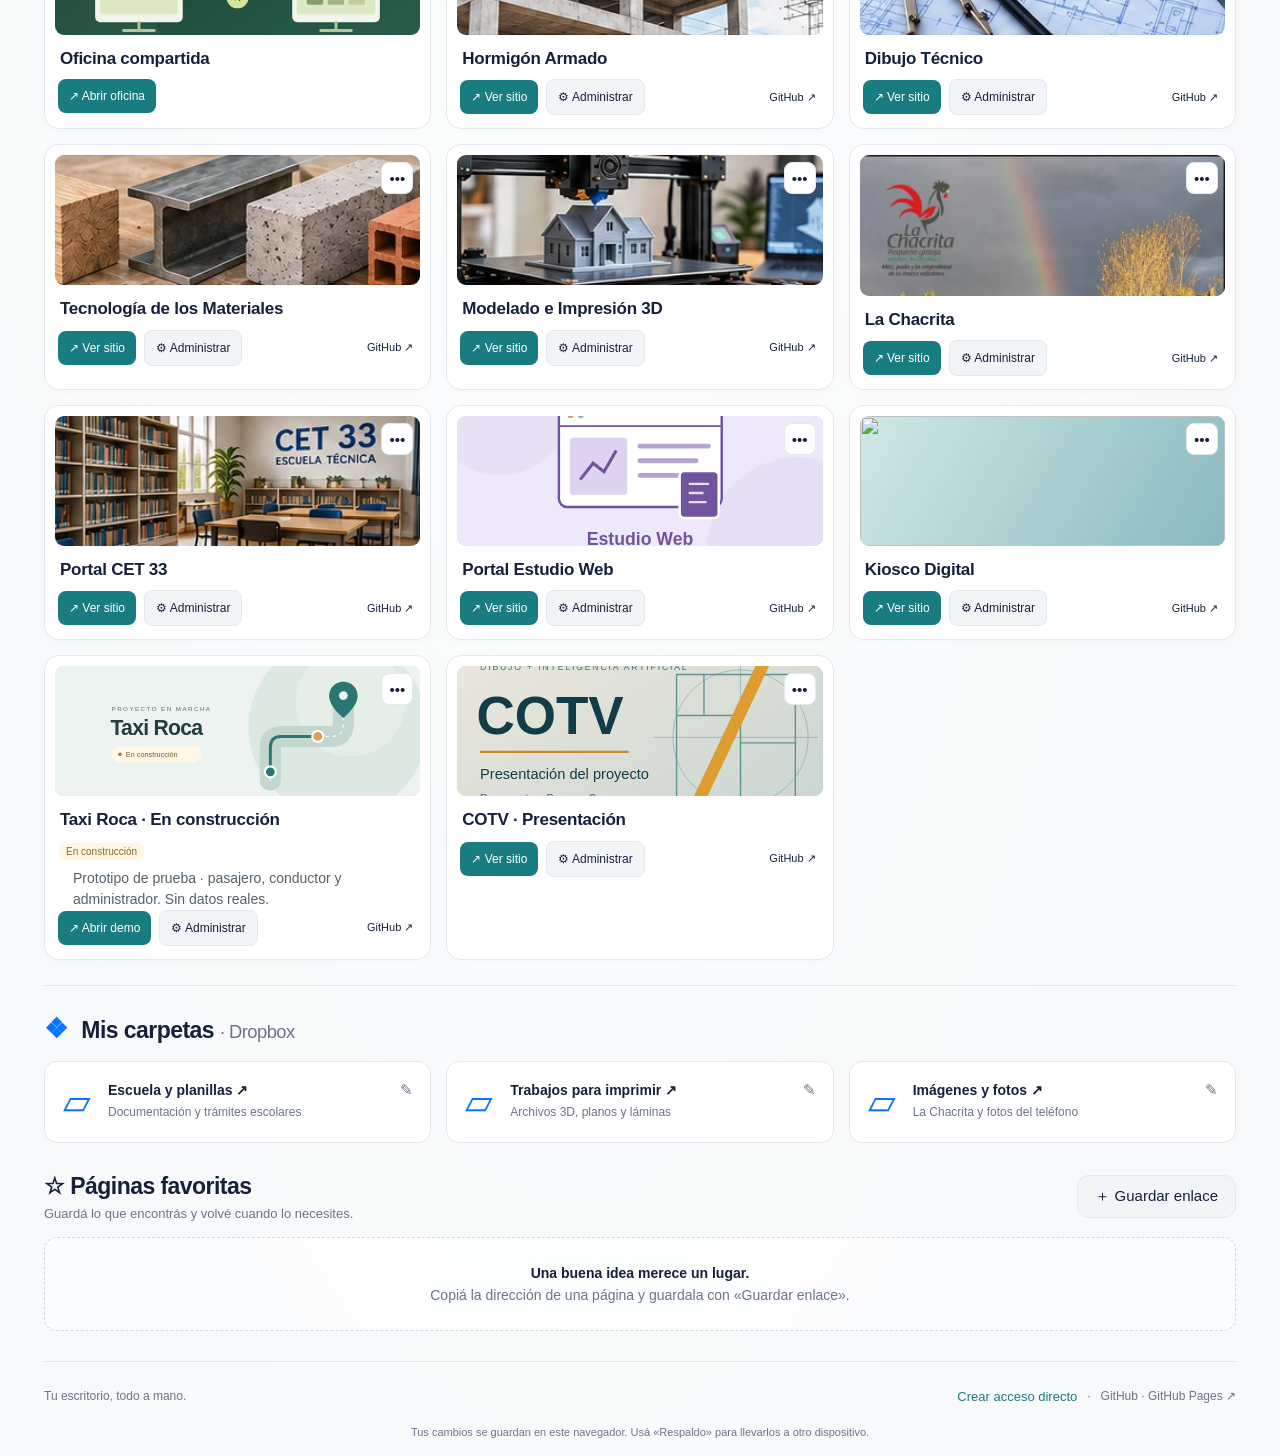
==== commit c12dac0f: "Refresh desktop script for Google Drive and Gmail shortcuts" ====
--- a/index.html
+++ b/index.html
@@ -1,5 +1,5 @@
 <!doctype html>
-<html lang="es-AR"><head><meta charset="utf-8"><meta name="viewport" content="width=device-width,initial-scale=1"><meta name="theme-color" content="#187d80"><meta name="description" content="Genio Coworking: tus sitios, herramientas, carpetas y favoritos."><title>Genio Coworking · Tu escritorio digital</title><link rel="icon" href="assets/icon.svg?v=3" type="image/svg+xml"><link rel="apple-touch-icon" href="assets/icon-192.png?v=3"><link rel="manifest" href="manifest.webmanifest"><link rel="stylesheet" href="style.css"><script src="app.js?v=onedrive-shortcut-1" defer></script></head>
+<html lang="es-AR"><head><meta charset="utf-8"><meta name="viewport" content="width=device-width,initial-scale=1"><meta name="theme-color" content="#187d80"><meta name="description" content="Genio Coworking: tus sitios, herramientas, carpetas y favoritos."><title>Genio Coworking · Tu escritorio digital</title><link rel="icon" href="assets/icon.svg?v=3" type="image/svg+xml"><link rel="apple-touch-icon" href="assets/icon-192.png?v=3"><link rel="manifest" href="manifest.webmanifest"><link rel="stylesheet" href="style.css"><script src="app.js?v=google-drive-shortcut-1" defer></script></head>
 <body><a class="skip" href="#main">Ir al contenido</a><div class="shell"><header class="topbar"><a class="brand" href="./"><img src="assets/icon.svg?v=3" alt="" width="42" height="42">Genio Coworking</a><div class="greeting"><span>Hola, Marcelo</span><button id="settings" class="icon-button" aria-label="Configuración y respaldo" title="Configuración y respaldo">⚙</button></div></header>
 <main id="main"><section class="hero"><span class="eyebrow">TU ESCRITORIO DIGITAL</span><h1>Genio Coworking</h1><p>Tus sitios, herramientas y tareas en un solo lugar.</p><form class="search" action="https://www.google.com/search" target="_blank" rel="noopener"><span class="google" aria-hidden="true">G</span><label class="sr-only" for="query">Buscar en Google</label><input id="query" name="q" type="search" placeholder="Buscar en la web" required autocomplete="off"><button class="search-button" aria-label="Buscar en Google">⌕</button></form></section>
 <section class="quick-section" aria-labelledby="quick-title"><h2 id="quick-title">Accesos rápidos</h2><div id="quick" class="quick"></div><button class="icon-button" data-add="tool" aria-label="Agregar herramienta">＋</button><button class="text-button small" id="edit-tools">Editar</button></section>
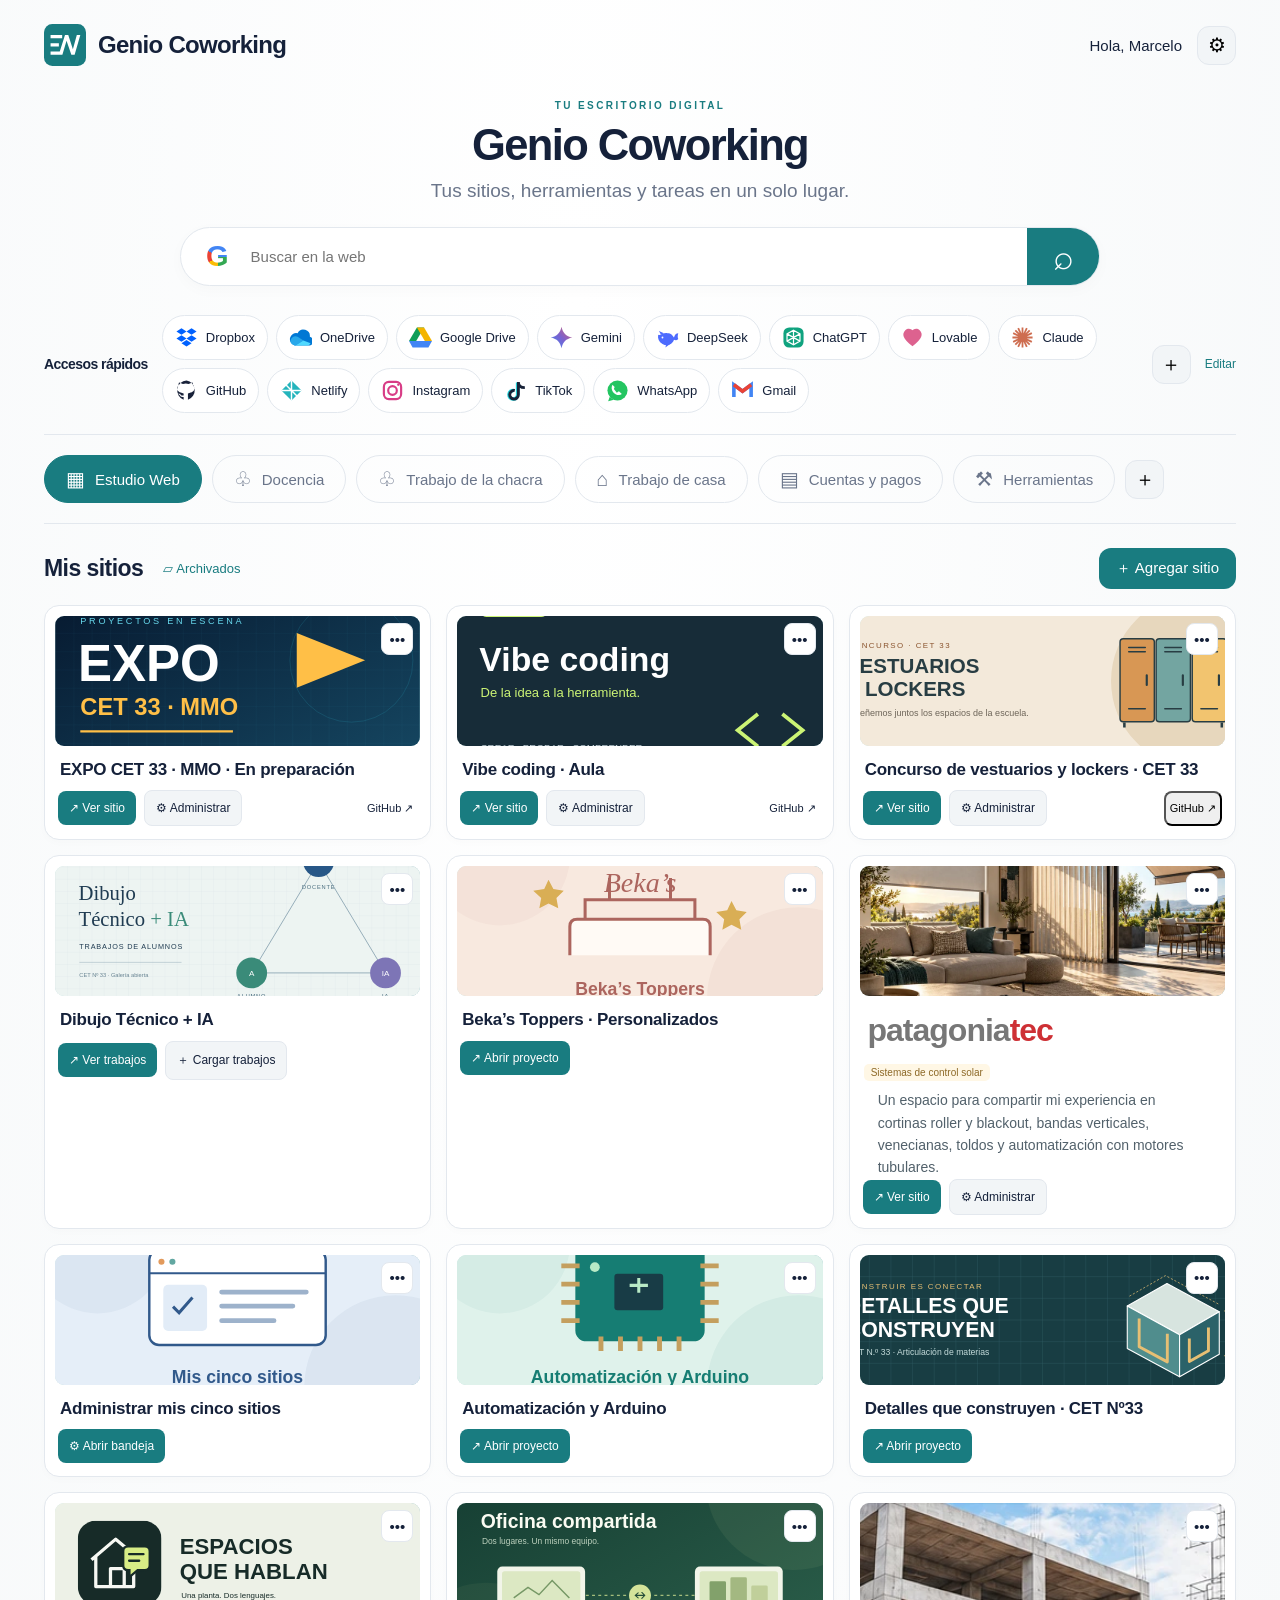
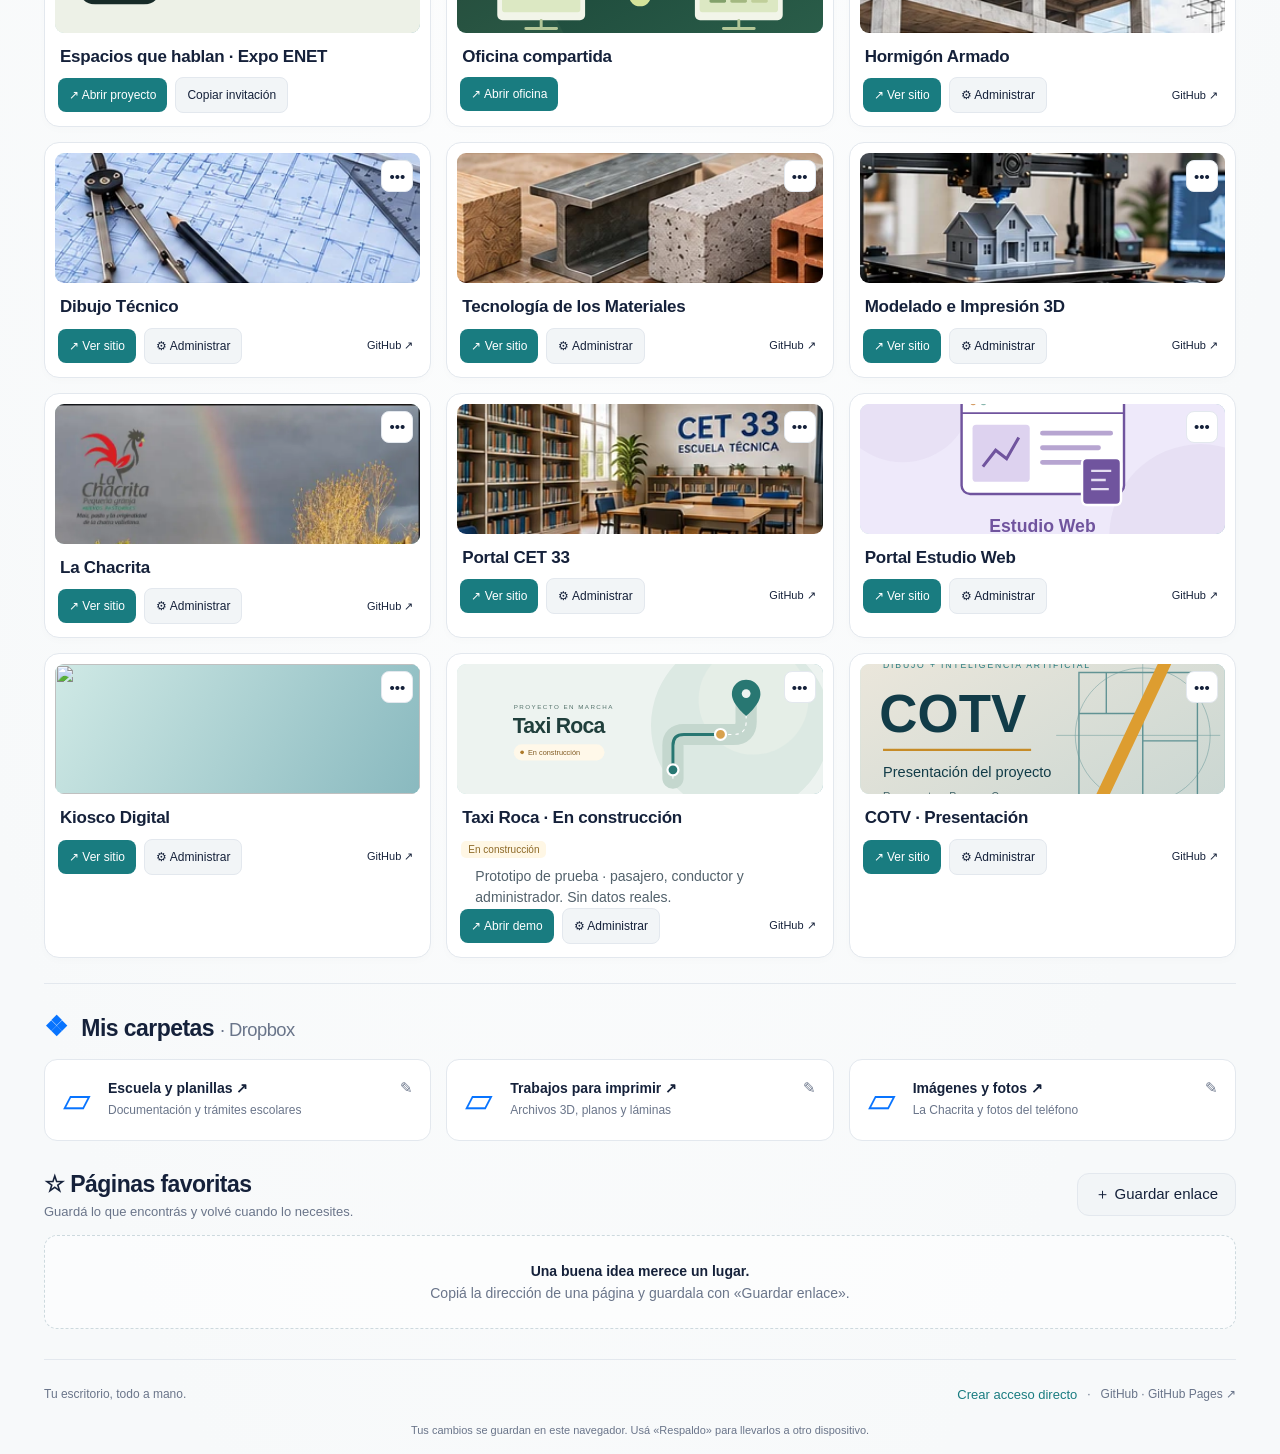
==== commit 5352ca25: "Add Dibujo Técnico + IA gallery and teacher upload shortcuts" ====
--- a/index.html
+++ b/index.html
@@ -1,5 +1,5 @@
 <!doctype html>
-<html lang="es-AR"><head><meta charset="utf-8"><meta name="viewport" content="width=device-width,initial-scale=1"><meta name="theme-color" content="#187d80"><meta name="description" content="Genio Coworking: tus sitios, herramientas, carpetas y favoritos."><title>Genio Coworking · Tu escritorio digital</title><link rel="icon" href="assets/icon.svg?v=3" type="image/svg+xml"><link rel="apple-touch-icon" href="assets/icon-192.png?v=3"><link rel="manifest" href="manifest.webmanifest"><link rel="stylesheet" href="style.css"><script src="app.js?v=google-drive-shortcut-1" defer></script></head>
+<html lang="es-AR"><head><meta charset="utf-8"><meta name="viewport" content="width=device-width,initial-scale=1"><meta name="theme-color" content="#187d80"><meta name="description" content="Genio Coworking: tus sitios, herramientas, carpetas y favoritos."><title>Genio Coworking · Tu escritorio digital</title><link rel="icon" href="assets/icon.svg?v=3" type="image/svg+xml"><link rel="apple-touch-icon" href="assets/icon-192.png?v=3"><link rel="manifest" href="manifest.webmanifest"><link rel="stylesheet" href="style.css"><script src="app.js?v=dibujo-tecnico-ia-1" defer></script></head>
 <body><a class="skip" href="#main">Ir al contenido</a><div class="shell"><header class="topbar"><a class="brand" href="./"><img src="assets/icon.svg?v=3" alt="" width="42" height="42">Genio Coworking</a><div class="greeting"><span>Hola, Marcelo</span><button id="settings" class="icon-button" aria-label="Configuración y respaldo" title="Configuración y respaldo">⚙</button></div></header>
 <main id="main"><section class="hero"><span class="eyebrow">TU ESCRITORIO DIGITAL</span><h1>Genio Coworking</h1><p>Tus sitios, herramientas y tareas en un solo lugar.</p><form class="search" action="https://www.google.com/search" target="_blank" rel="noopener"><span class="google" aria-hidden="true">G</span><label class="sr-only" for="query">Buscar en Google</label><input id="query" name="q" type="search" placeholder="Buscar en la web" required autocomplete="off"><button class="search-button" aria-label="Buscar en Google">⌕</button></form></section>
 <section class="quick-section" aria-labelledby="quick-title"><h2 id="quick-title">Accesos rápidos</h2><div id="quick" class="quick"></div><button class="icon-button" data-add="tool" aria-label="Agregar herramienta">＋</button><button class="text-button small" id="edit-tools">Editar</button></section>
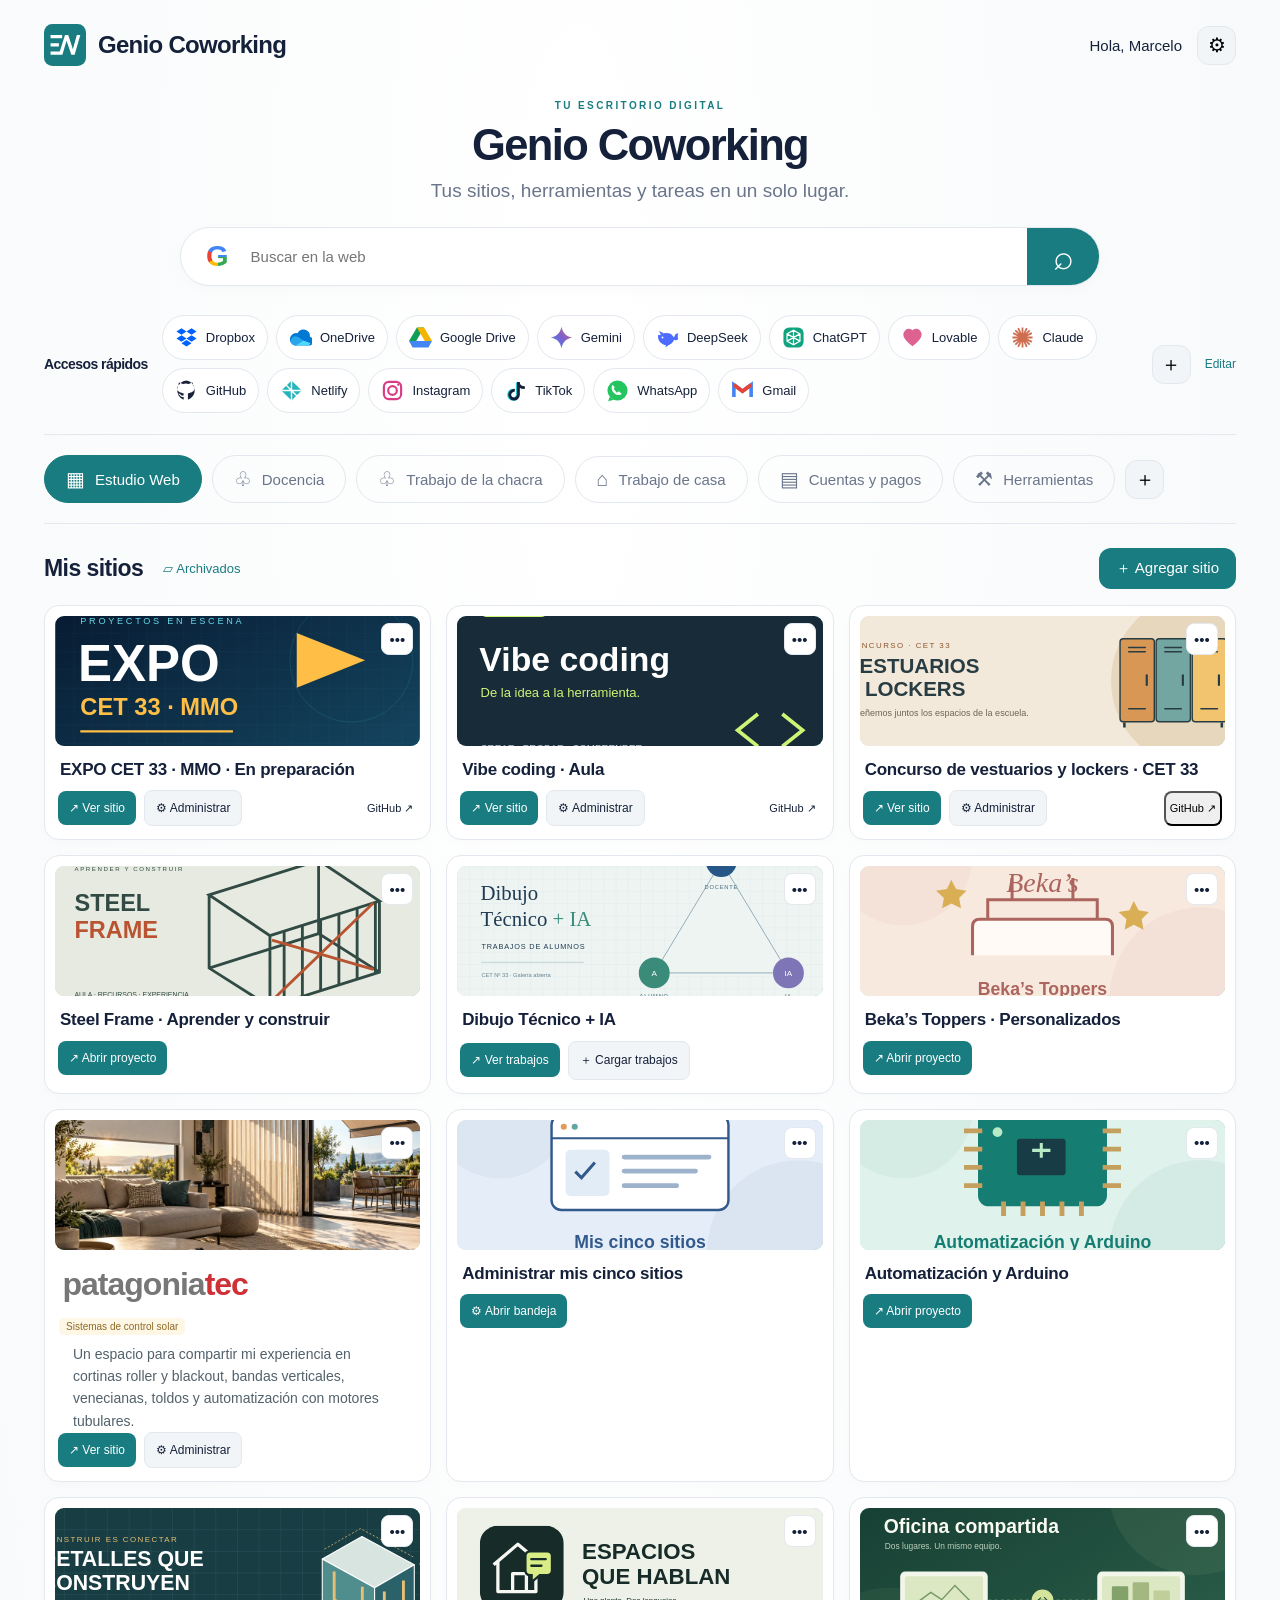
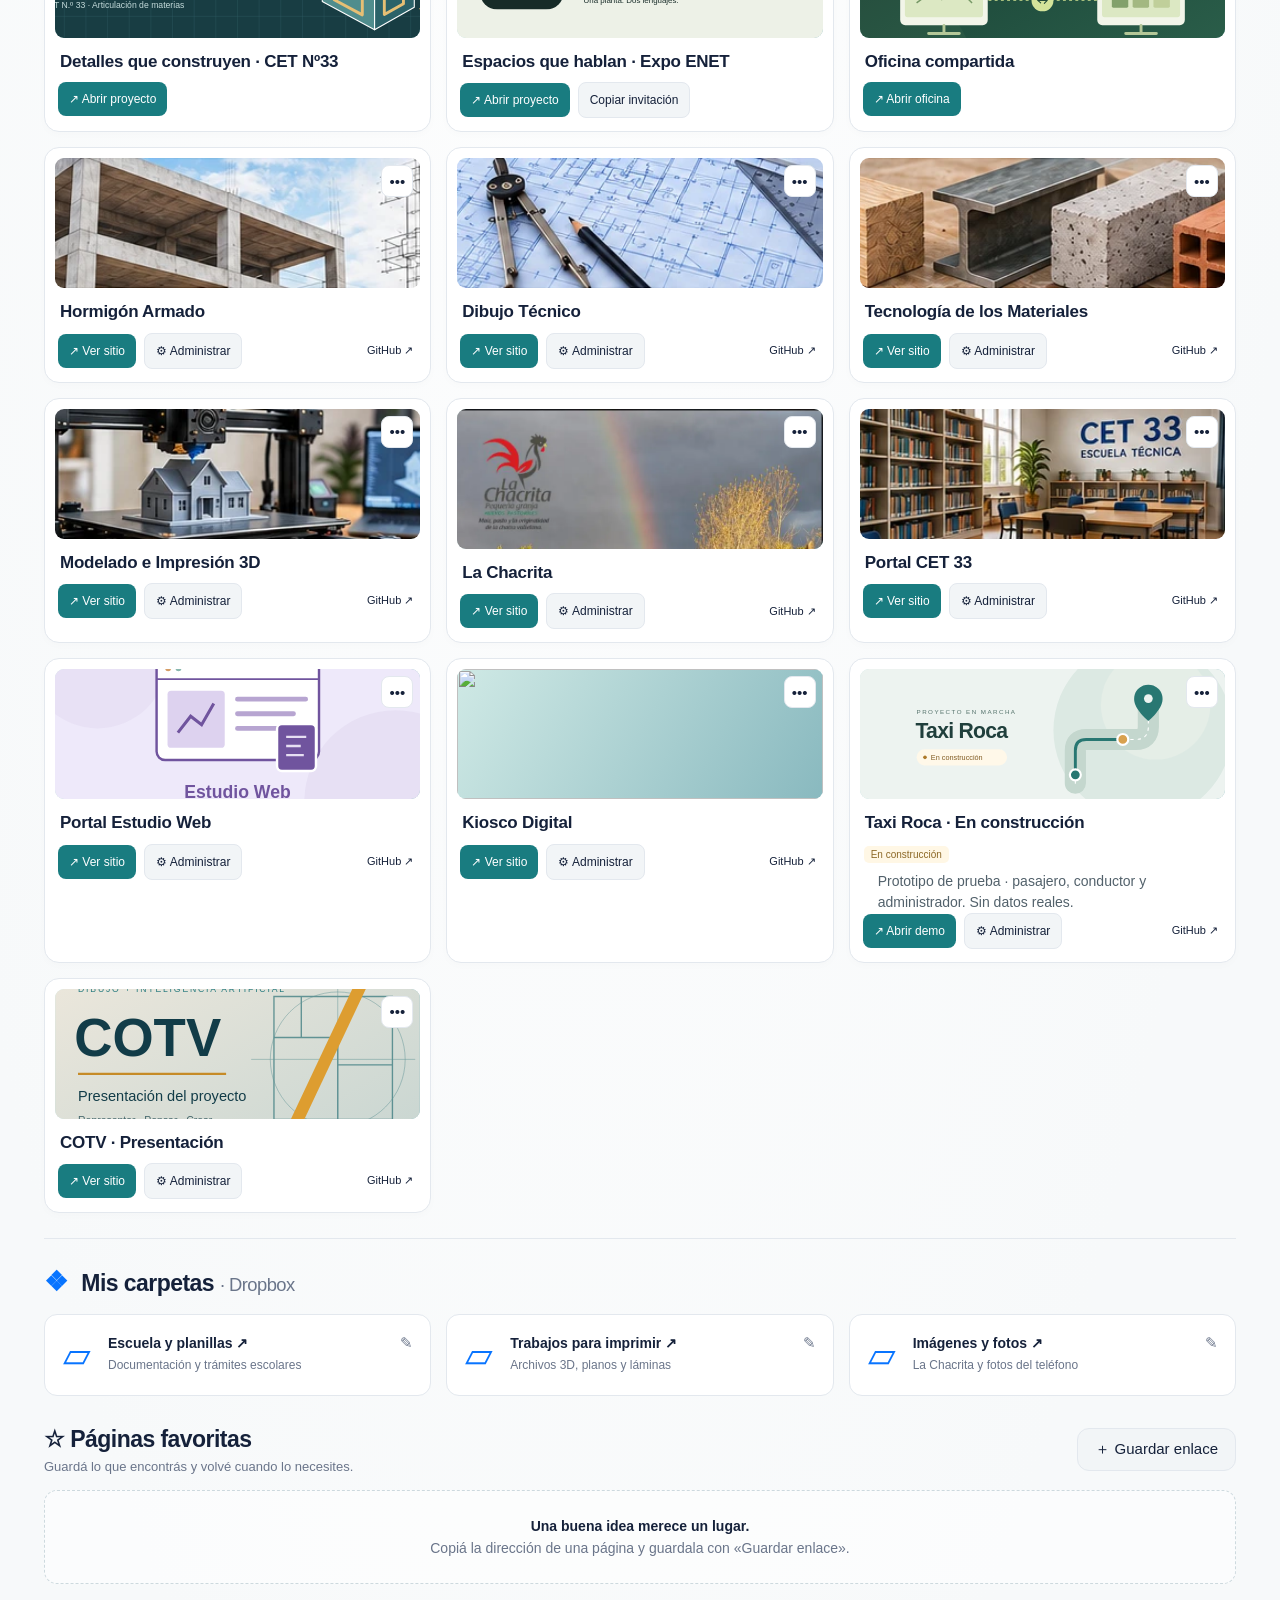
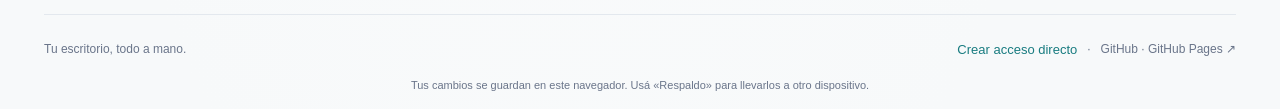
==== commit 99a44a0c: "Actualizar versión del escritorio para mostrar Steel Frame" ====
--- a/index.html
+++ b/index.html
@@ -1,5 +1,5 @@
 <!doctype html>
-<html lang="es-AR"><head><meta charset="utf-8"><meta name="viewport" content="width=device-width,initial-scale=1"><meta name="theme-color" content="#187d80"><meta name="description" content="Genio Coworking: tus sitios, herramientas, carpetas y favoritos."><title>Genio Coworking · Tu escritorio digital</title><link rel="icon" href="assets/icon.svg?v=3" type="image/svg+xml"><link rel="apple-touch-icon" href="assets/icon-192.png?v=3"><link rel="manifest" href="manifest.webmanifest"><link rel="stylesheet" href="style.css"><script src="app.js?v=dibujo-tecnico-ia-1" defer></script></head>
+<html lang="es-AR"><head><meta charset="utf-8"><meta name="viewport" content="width=device-width,initial-scale=1"><meta name="theme-color" content="#187d80"><meta name="description" content="Genio Coworking: tus sitios, herramientas, carpetas y favoritos."><title>Genio Coworking · Tu escritorio digital</title><link rel="icon" href="assets/icon.svg?v=3" type="image/svg+xml"><link rel="apple-touch-icon" href="assets/icon-192.png?v=3"><link rel="manifest" href="manifest.webmanifest"><link rel="stylesheet" href="style.css"><script src="app.js?v=steel-frame-1" defer></script></head>
 <body><a class="skip" href="#main">Ir al contenido</a><div class="shell"><header class="topbar"><a class="brand" href="./"><img src="assets/icon.svg?v=3" alt="" width="42" height="42">Genio Coworking</a><div class="greeting"><span>Hola, Marcelo</span><button id="settings" class="icon-button" aria-label="Configuración y respaldo" title="Configuración y respaldo">⚙</button></div></header>
 <main id="main"><section class="hero"><span class="eyebrow">TU ESCRITORIO DIGITAL</span><h1>Genio Coworking</h1><p>Tus sitios, herramientas y tareas en un solo lugar.</p><form class="search" action="https://www.google.com/search" target="_blank" rel="noopener"><span class="google" aria-hidden="true">G</span><label class="sr-only" for="query">Buscar en Google</label><input id="query" name="q" type="search" placeholder="Buscar en la web" required autocomplete="off"><button class="search-button" aria-label="Buscar en Google">⌕</button></form></section>
 <section class="quick-section" aria-labelledby="quick-title"><h2 id="quick-title">Accesos rápidos</h2><div id="quick" class="quick"></div><button class="icon-button" data-add="tool" aria-label="Agregar herramienta">＋</button><button class="text-button small" id="edit-tools">Editar</button></section>
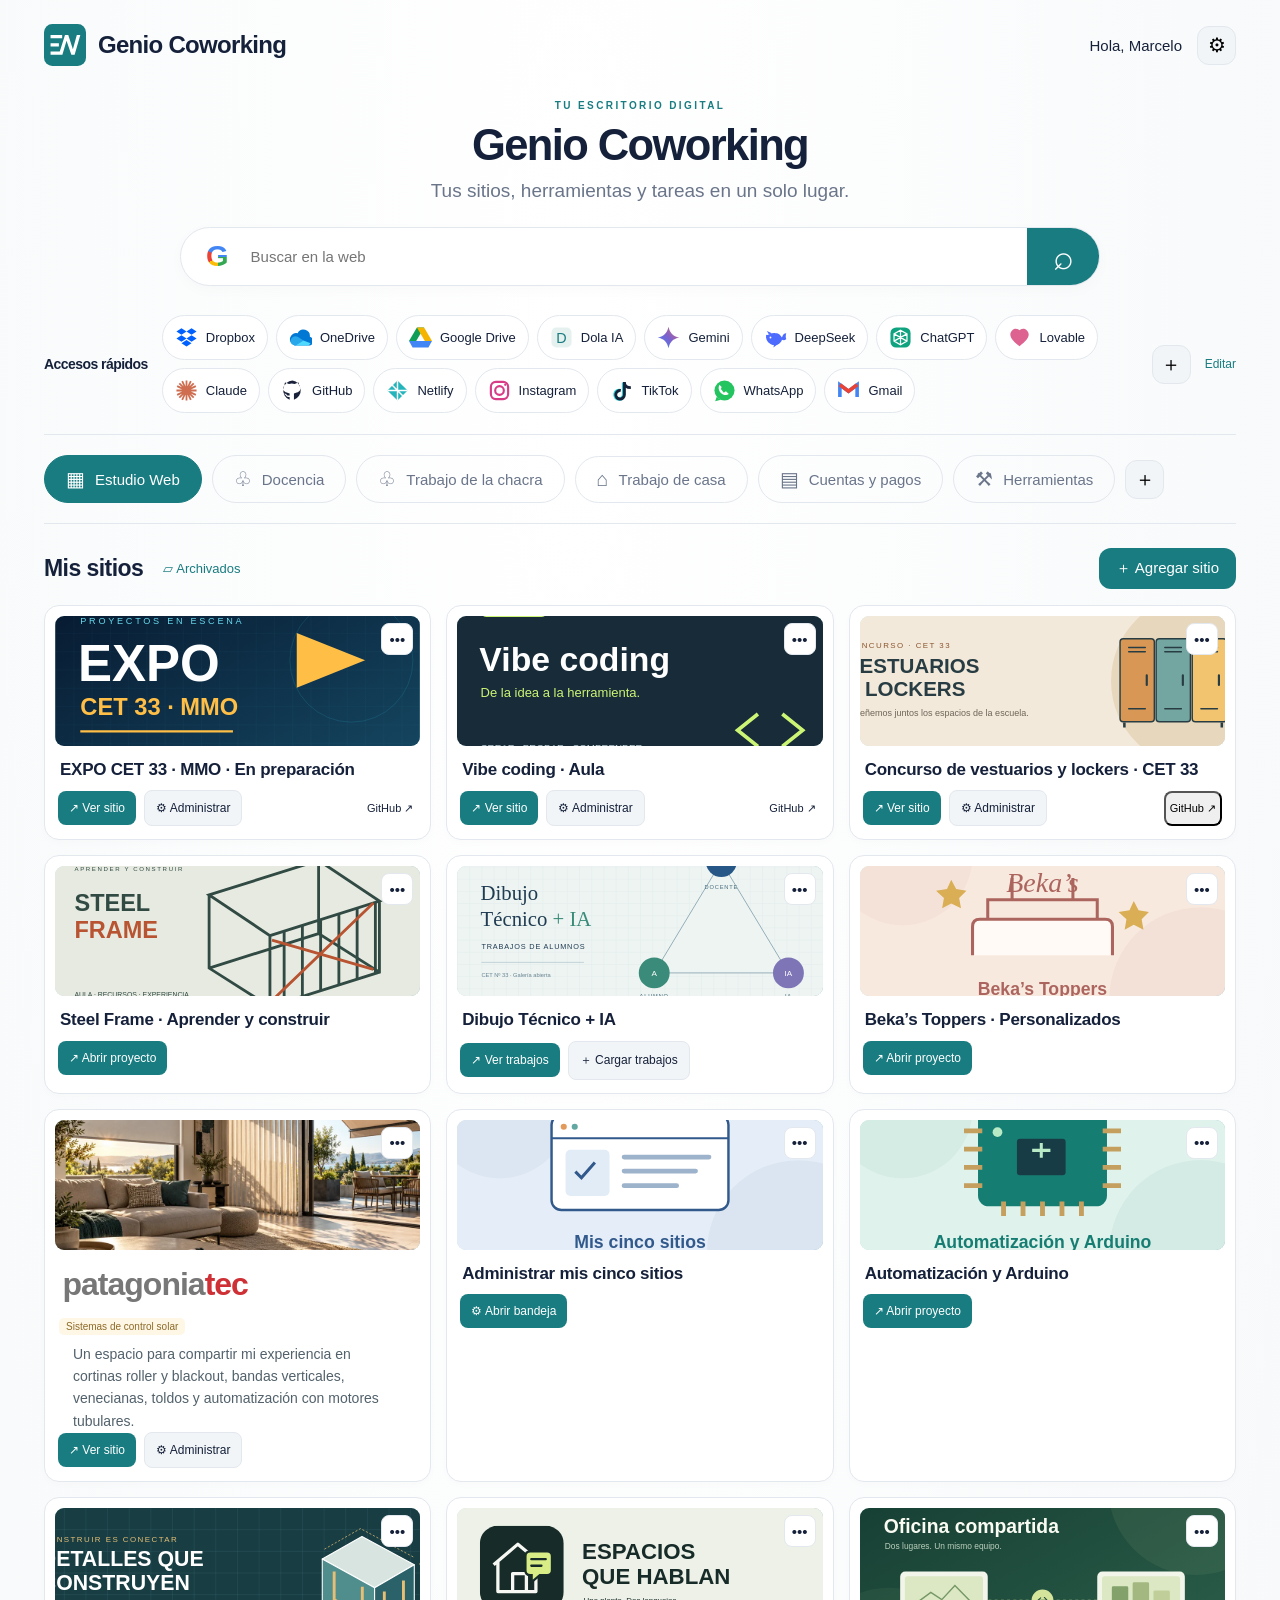
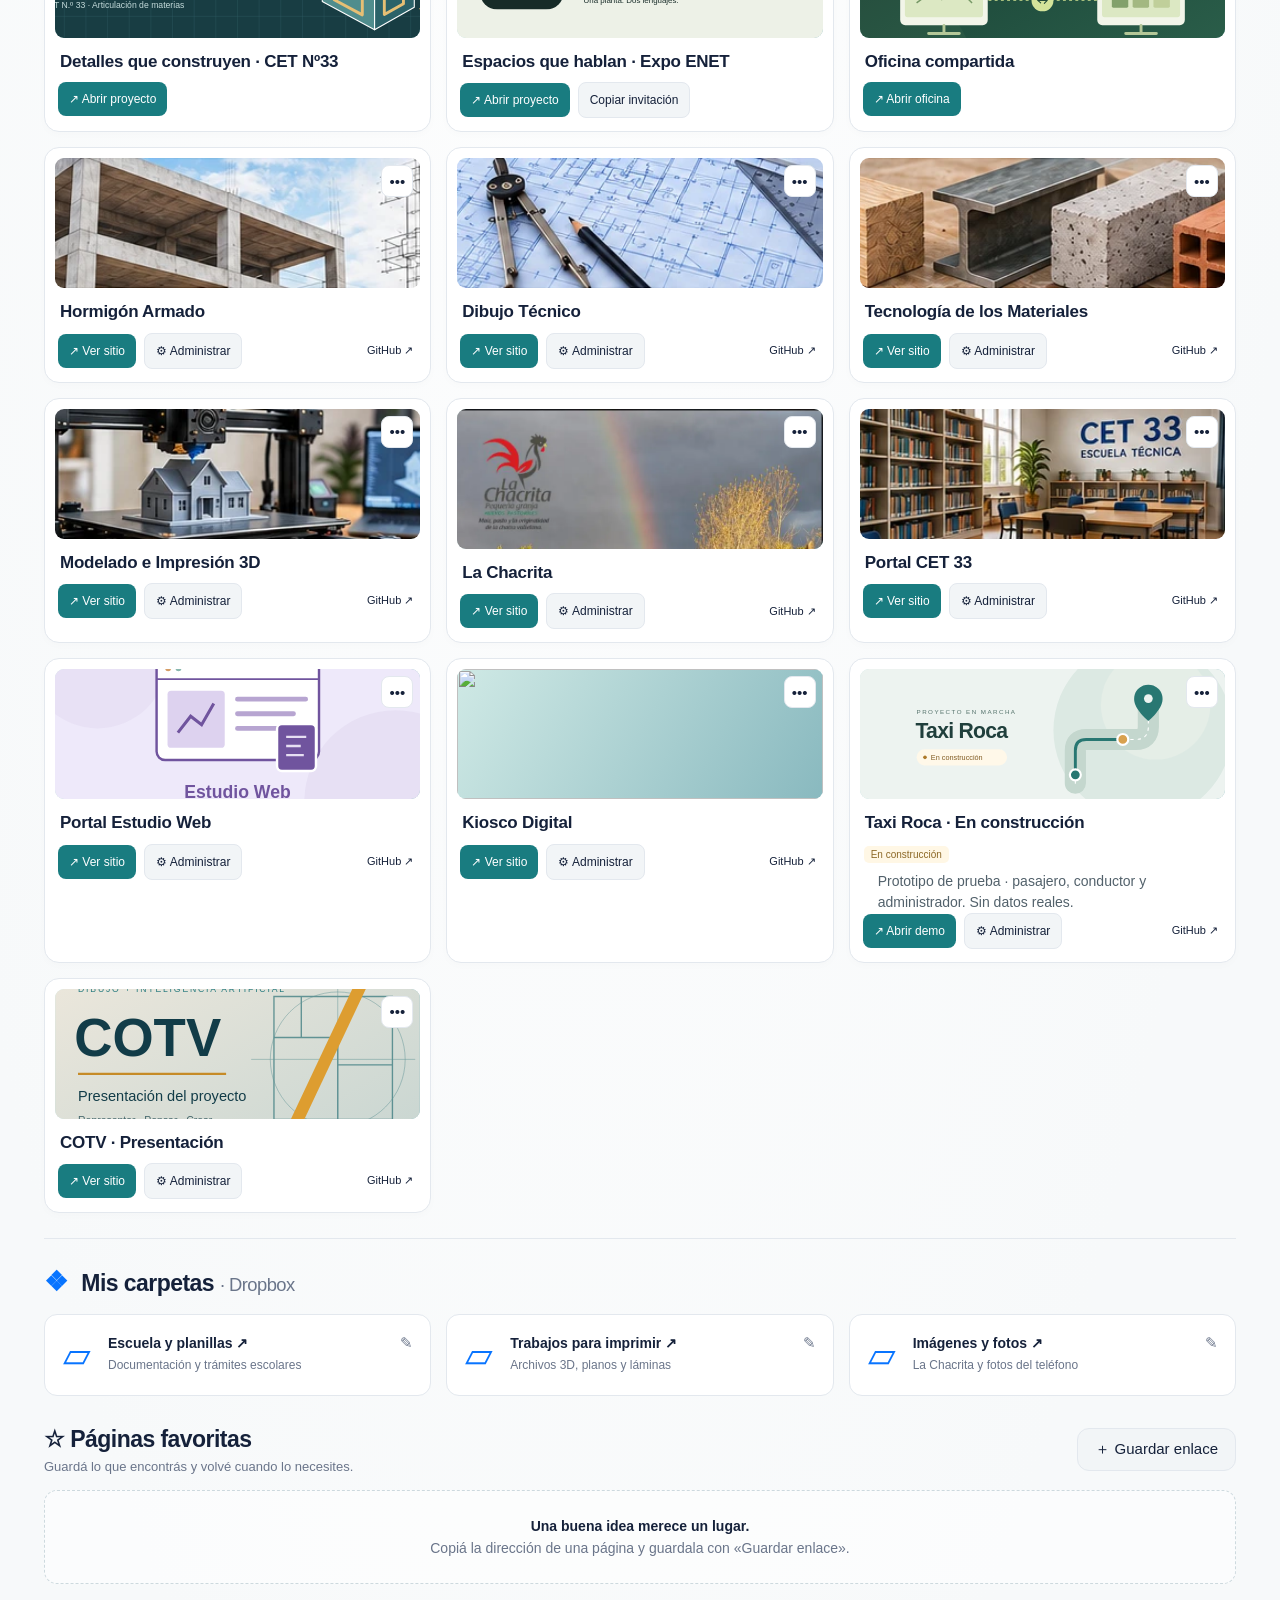
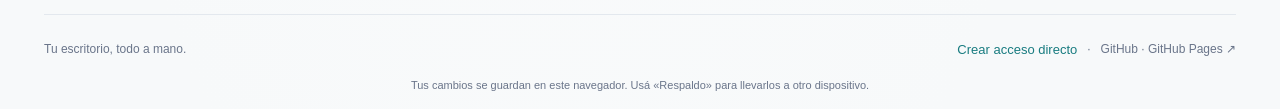
==== commit 7af34daf: "Refresh shortcut script for Dola IA" ====
--- a/index.html
+++ b/index.html
@@ -1,5 +1,5 @@
 <!doctype html>
-<html lang="es-AR"><head><meta charset="utf-8"><meta name="viewport" content="width=device-width,initial-scale=1"><meta name="theme-color" content="#187d80"><meta name="description" content="Genio Coworking: tus sitios, herramientas, carpetas y favoritos."><title>Genio Coworking · Tu escritorio digital</title><link rel="icon" href="assets/icon.svg?v=3" type="image/svg+xml"><link rel="apple-touch-icon" href="assets/icon-192.png?v=3"><link rel="manifest" href="manifest.webmanifest"><link rel="stylesheet" href="style.css"><script src="app.js?v=steel-frame-1" defer></script></head>
+<html lang="es-AR"><head><meta charset="utf-8"><meta name="viewport" content="width=device-width,initial-scale=1"><meta name="theme-color" content="#187d80"><meta name="description" content="Genio Coworking: tus sitios, herramientas, carpetas y favoritos."><title>Genio Coworking · Tu escritorio digital</title><link rel="icon" href="assets/icon.svg?v=3" type="image/svg+xml"><link rel="apple-touch-icon" href="assets/icon-192.png?v=3"><link rel="manifest" href="manifest.webmanifest"><link rel="stylesheet" href="style.css"><script src="app.js?v=dola-1" defer></script></head>
 <body><a class="skip" href="#main">Ir al contenido</a><div class="shell"><header class="topbar"><a class="brand" href="./"><img src="assets/icon.svg?v=3" alt="" width="42" height="42">Genio Coworking</a><div class="greeting"><span>Hola, Marcelo</span><button id="settings" class="icon-button" aria-label="Configuración y respaldo" title="Configuración y respaldo">⚙</button></div></header>
 <main id="main"><section class="hero"><span class="eyebrow">TU ESCRITORIO DIGITAL</span><h1>Genio Coworking</h1><p>Tus sitios, herramientas y tareas en un solo lugar.</p><form class="search" action="https://www.google.com/search" target="_blank" rel="noopener"><span class="google" aria-hidden="true">G</span><label class="sr-only" for="query">Buscar en Google</label><input id="query" name="q" type="search" placeholder="Buscar en la web" required autocomplete="off"><button class="search-button" aria-label="Buscar en Google">⌕</button></form></section>
 <section class="quick-section" aria-labelledby="quick-title"><h2 id="quick-title">Accesos rápidos</h2><div id="quick" class="quick"></div><button class="icon-button" data-add="tool" aria-label="Agregar herramienta">＋</button><button class="text-button small" id="edit-tools">Editar</button></section>
